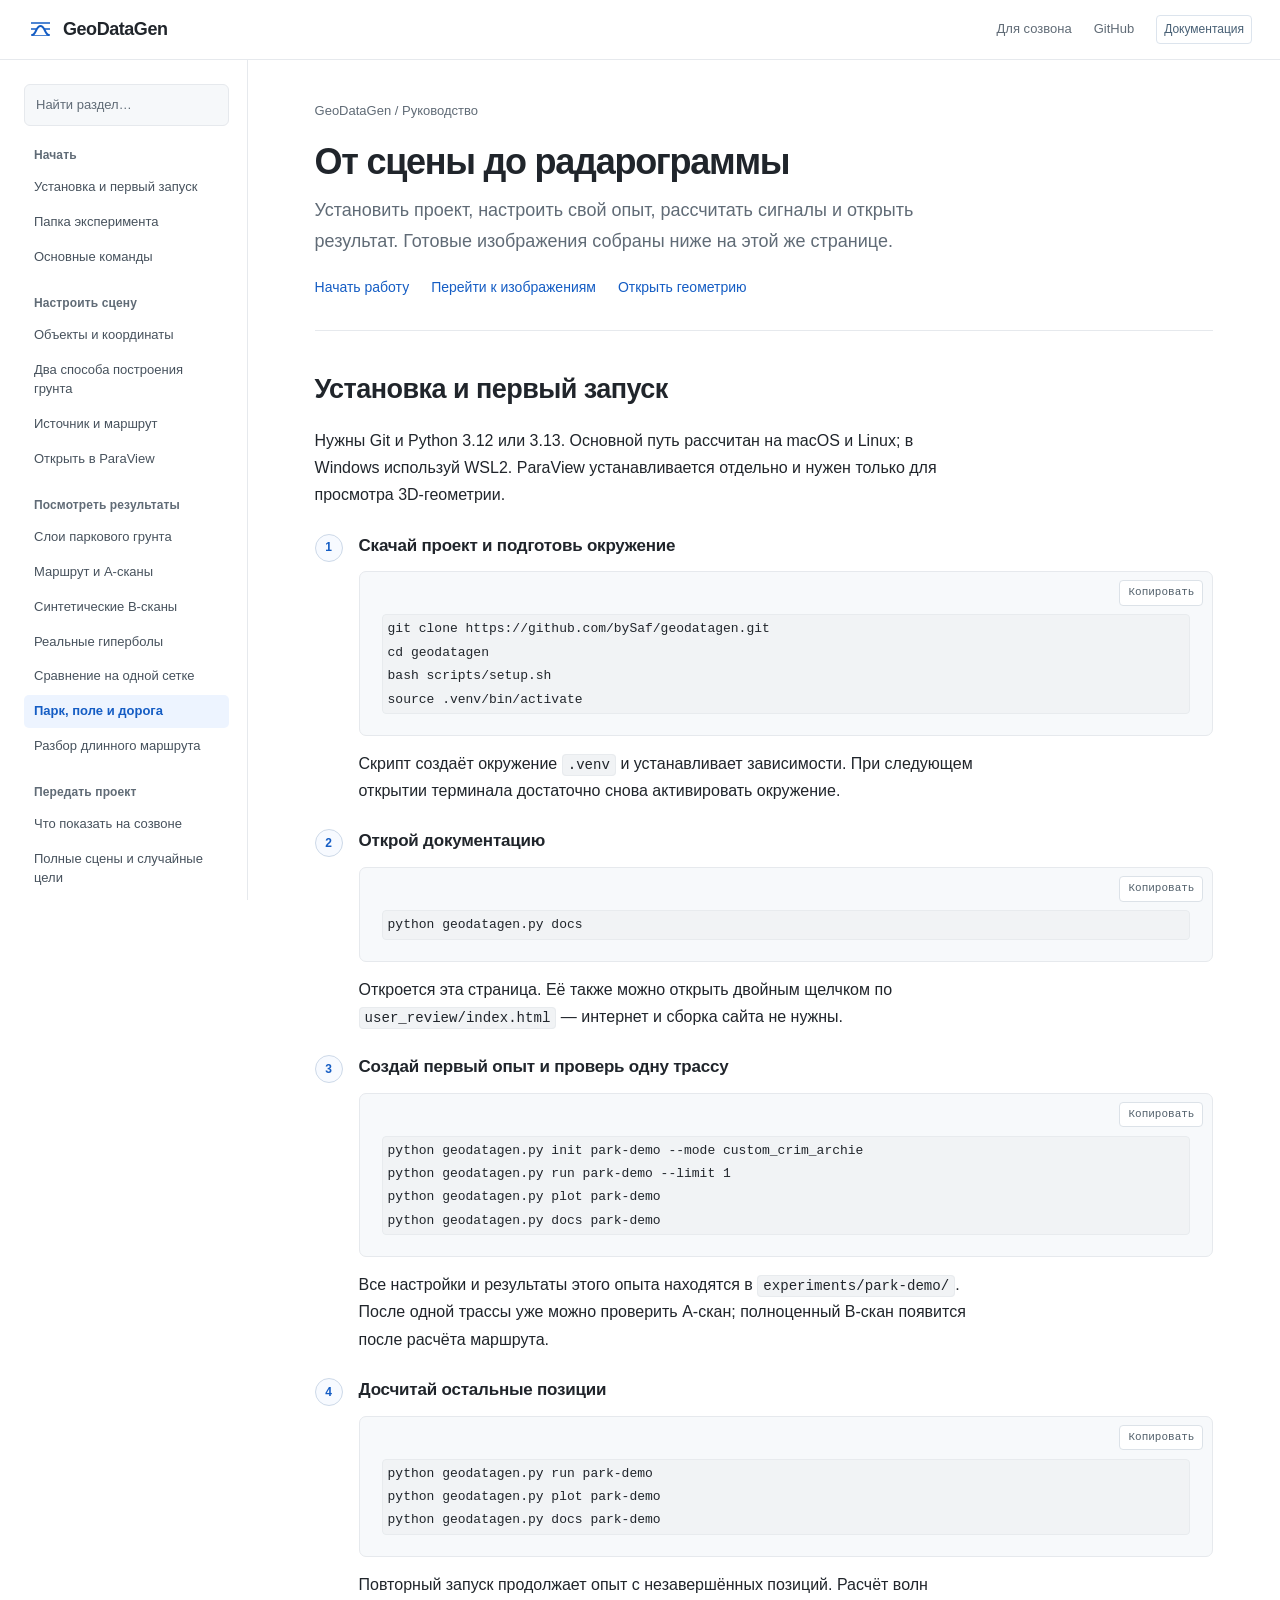
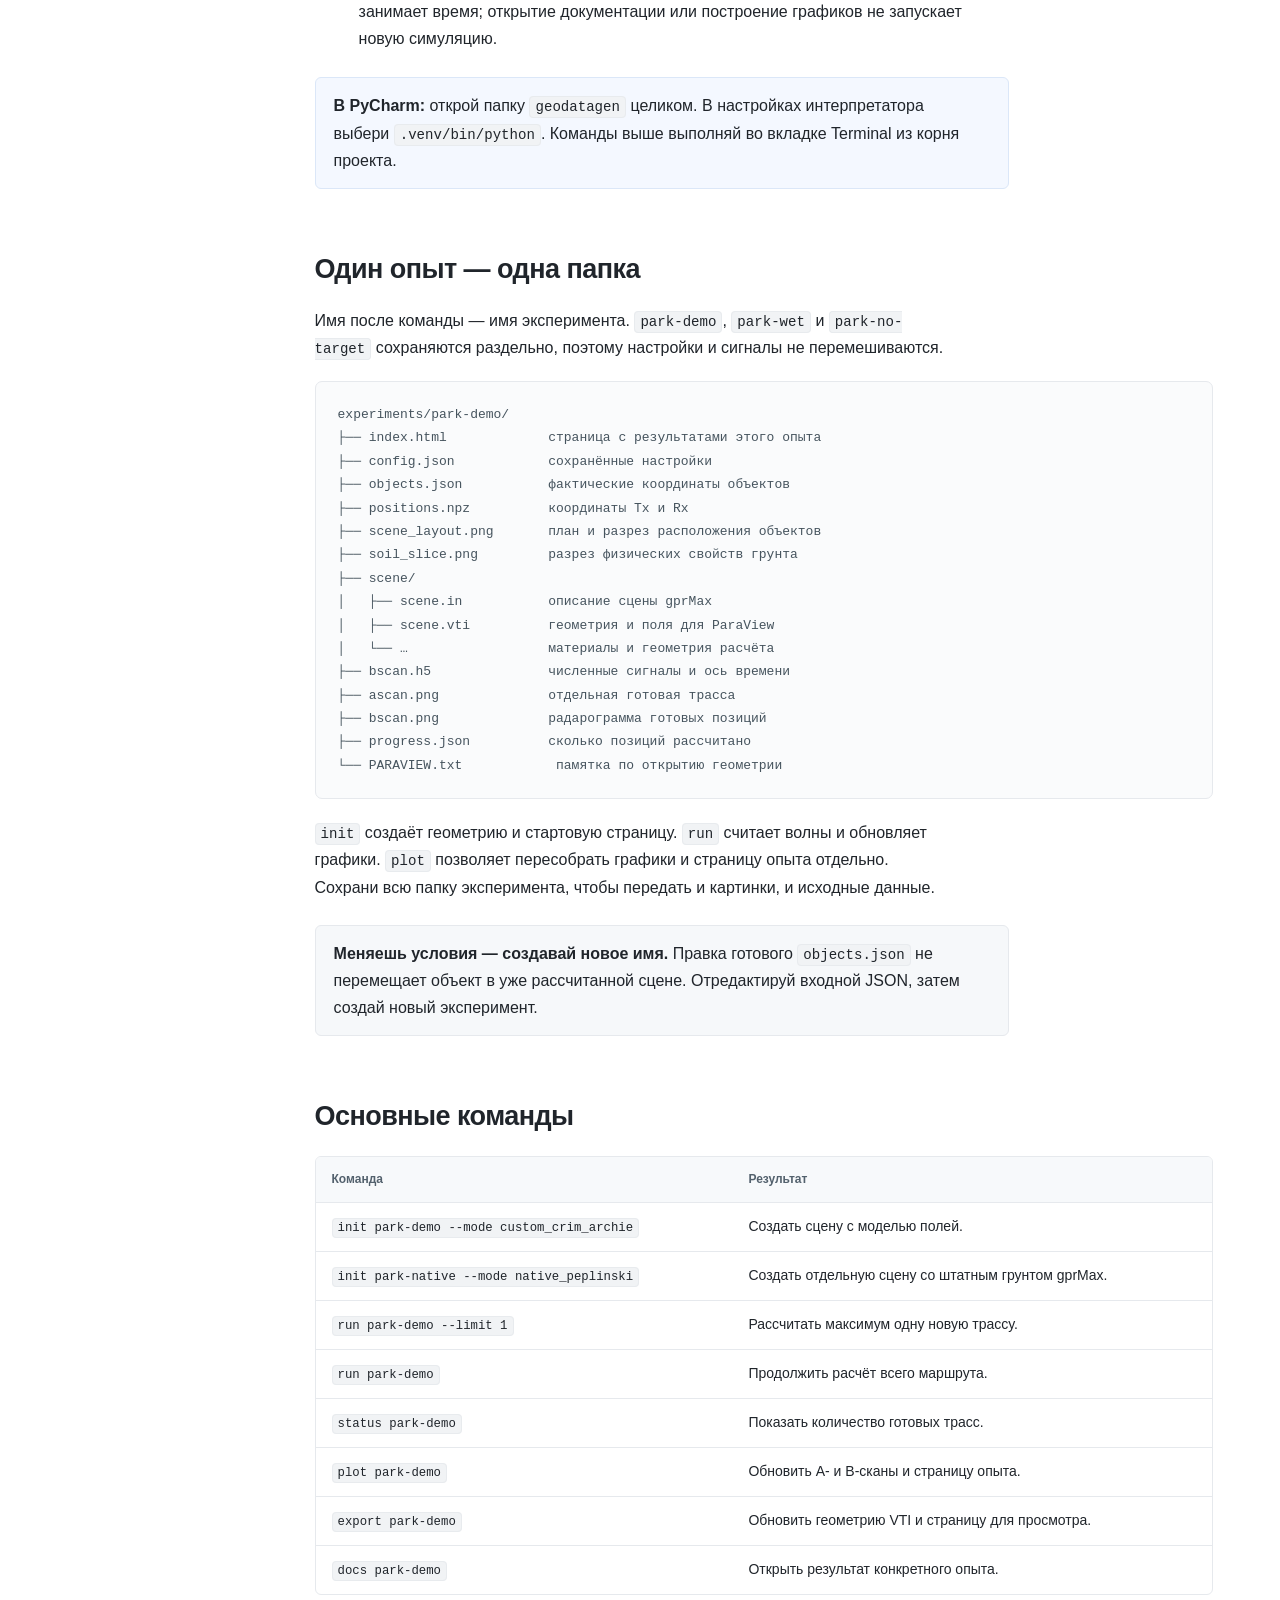
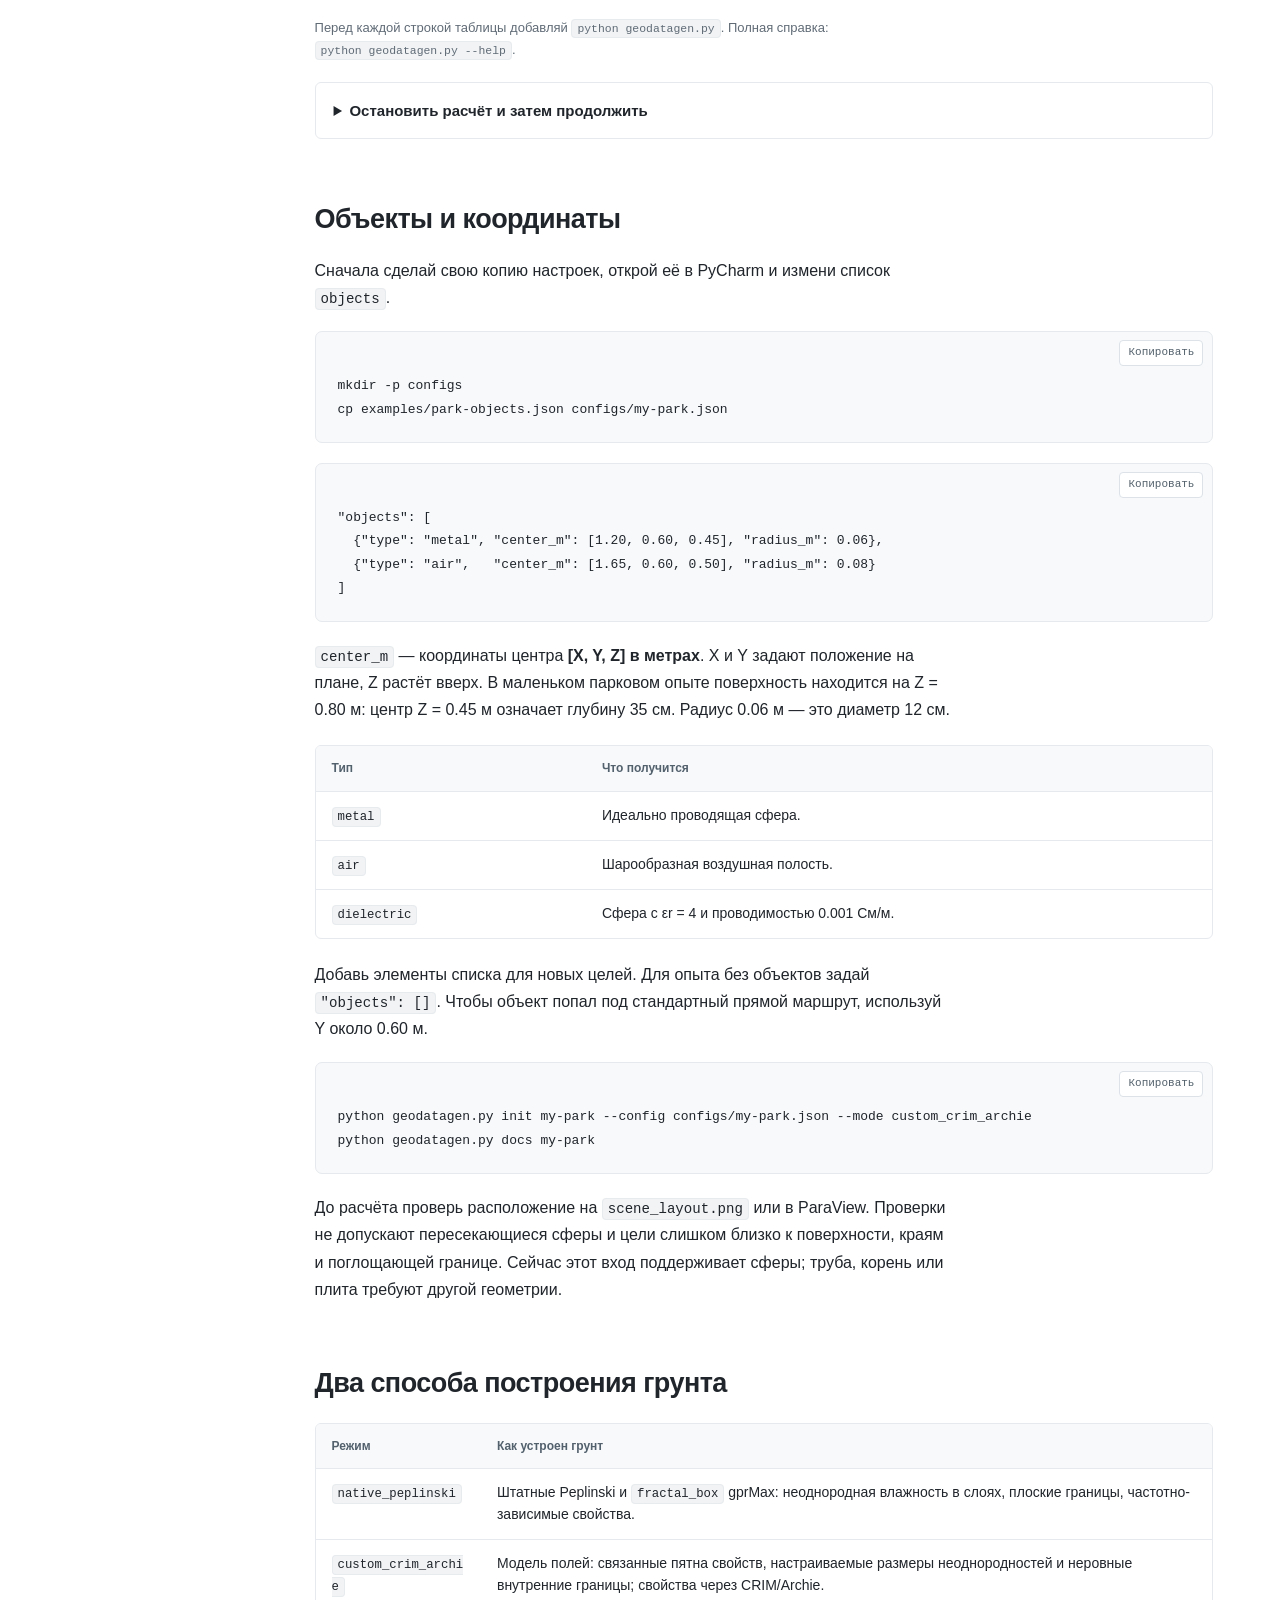
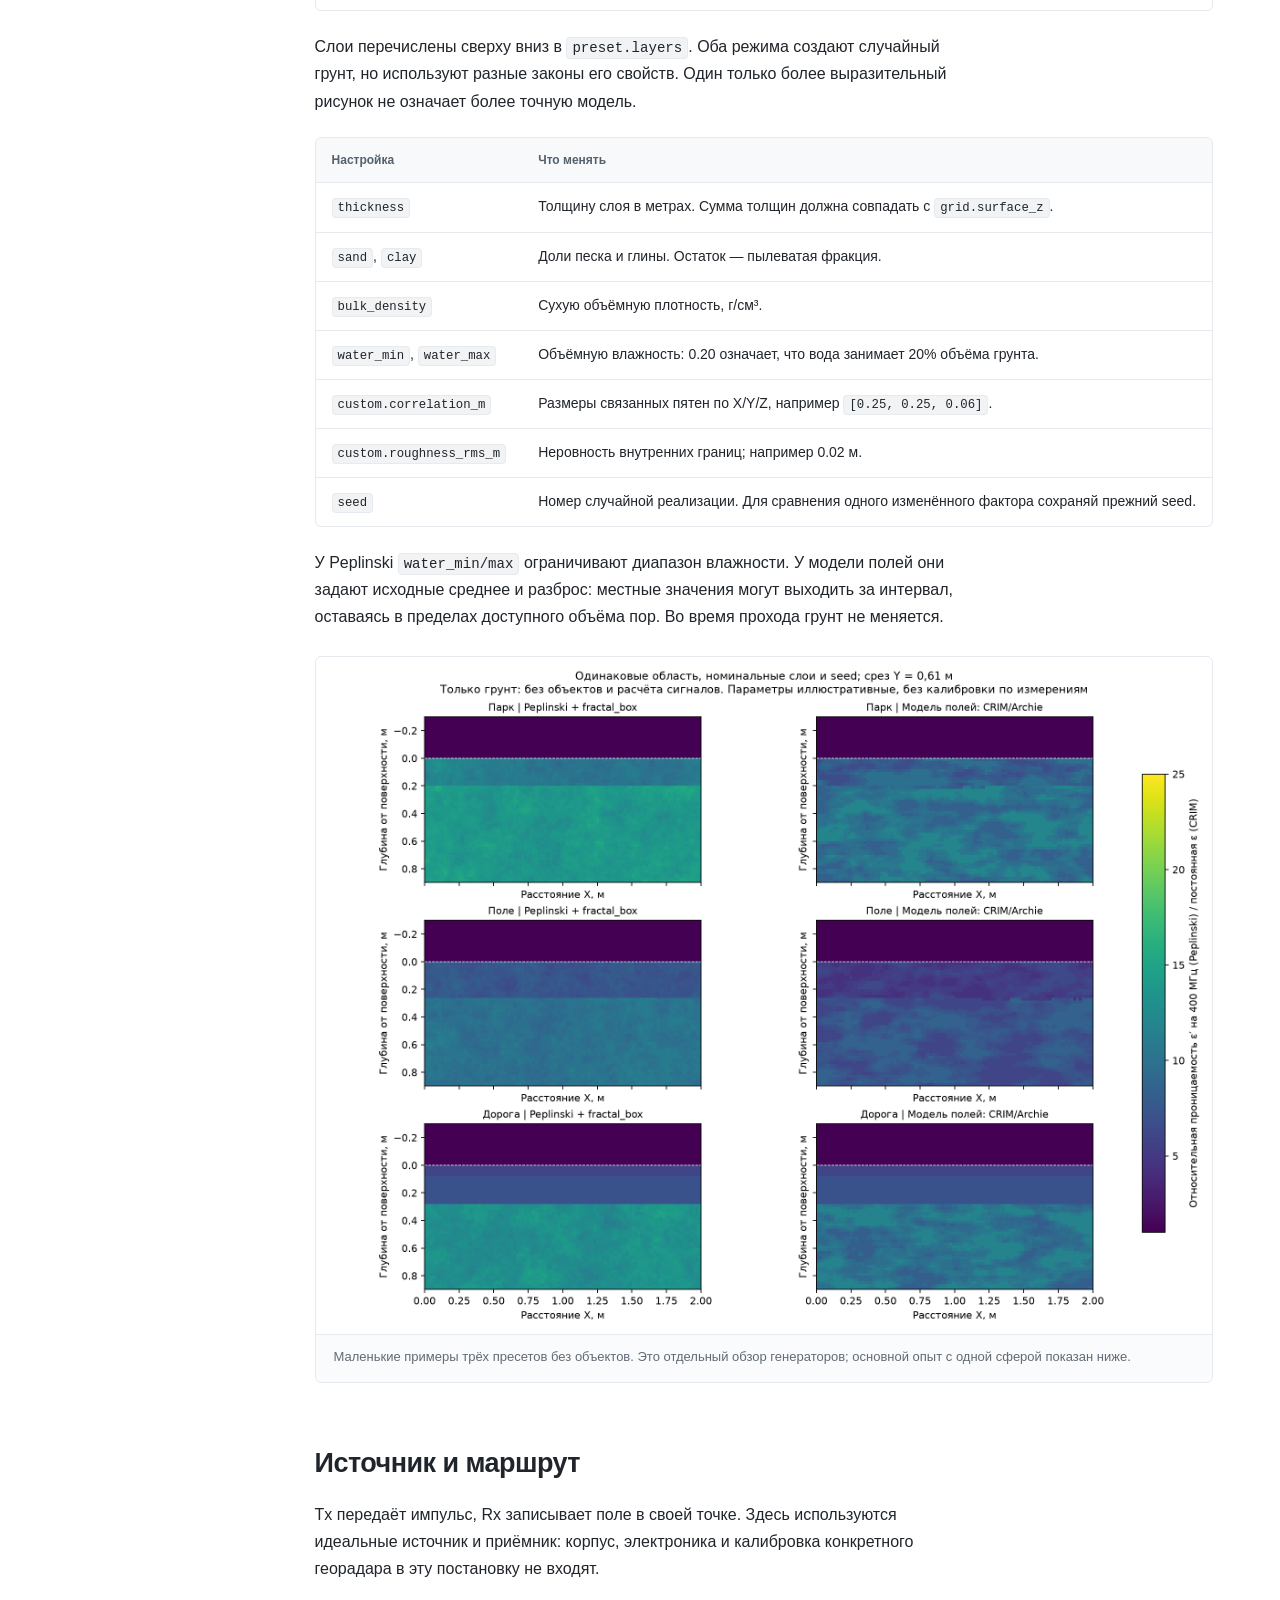
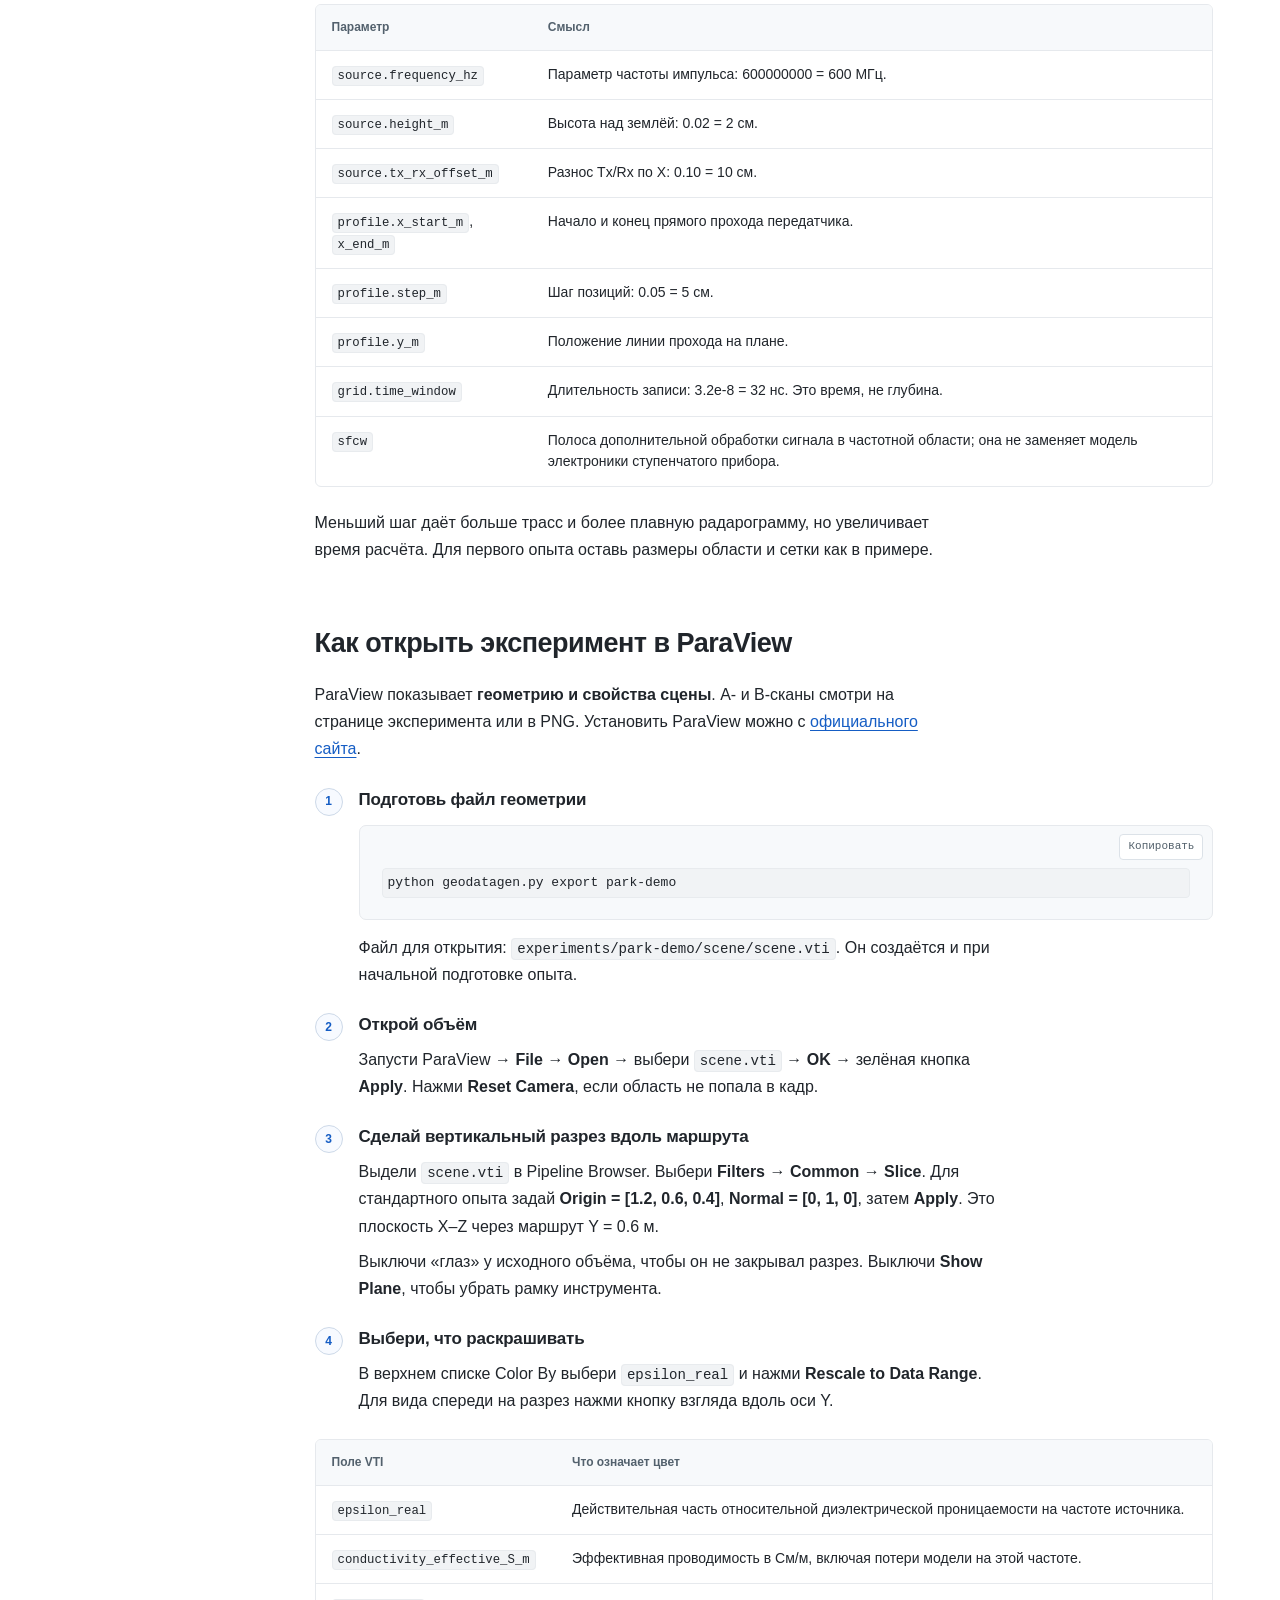
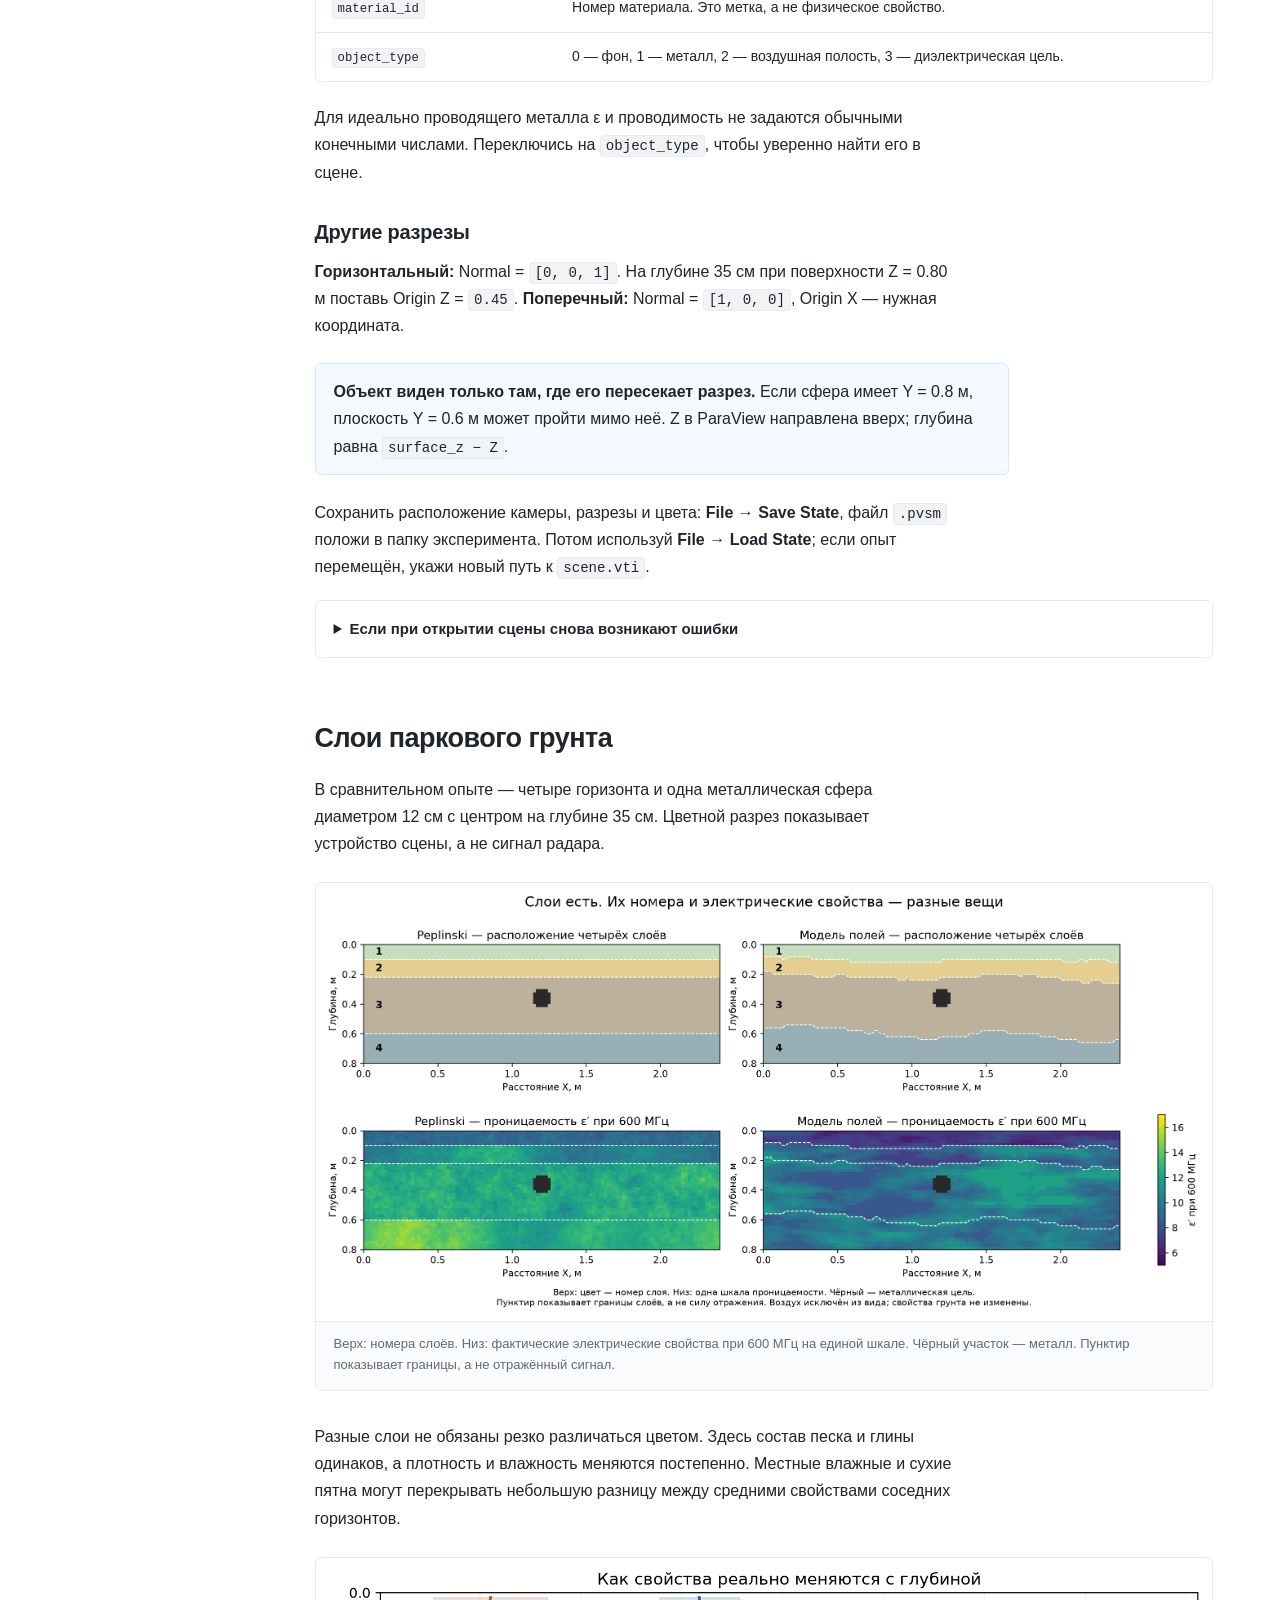
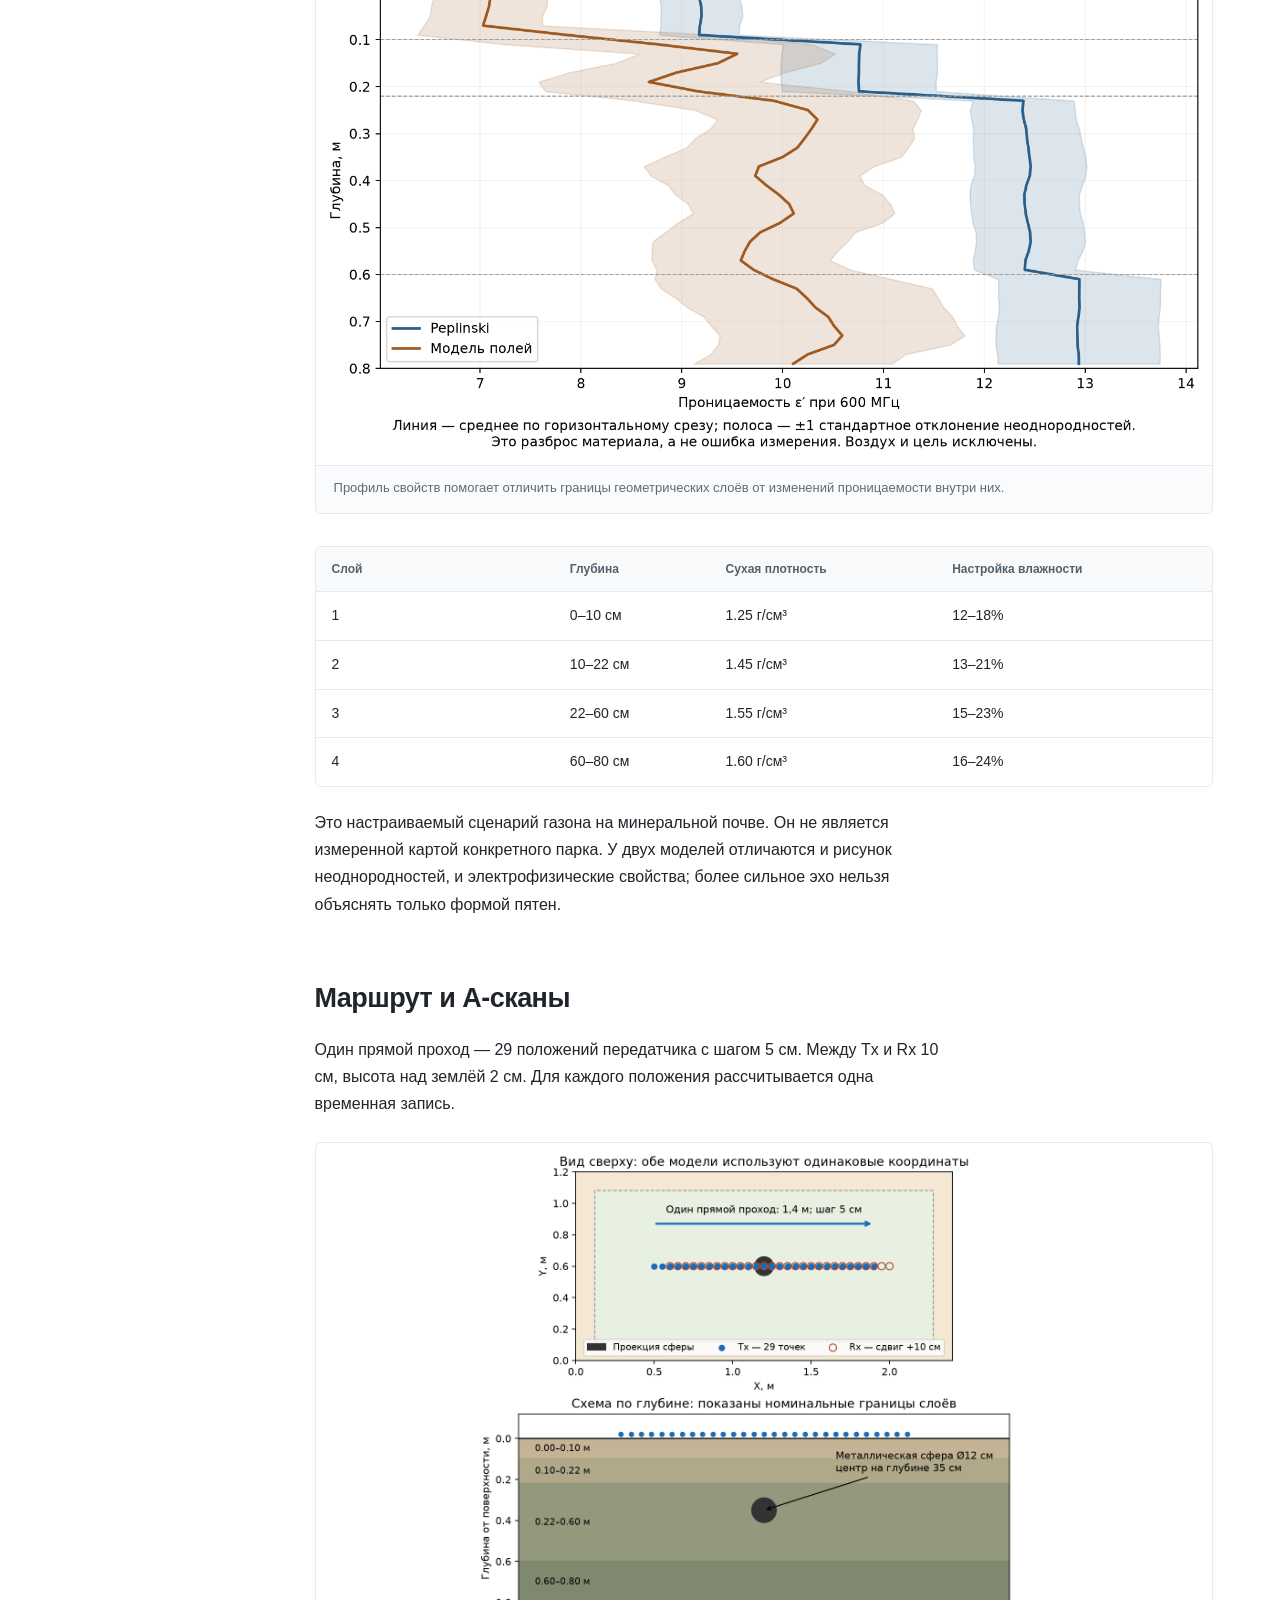
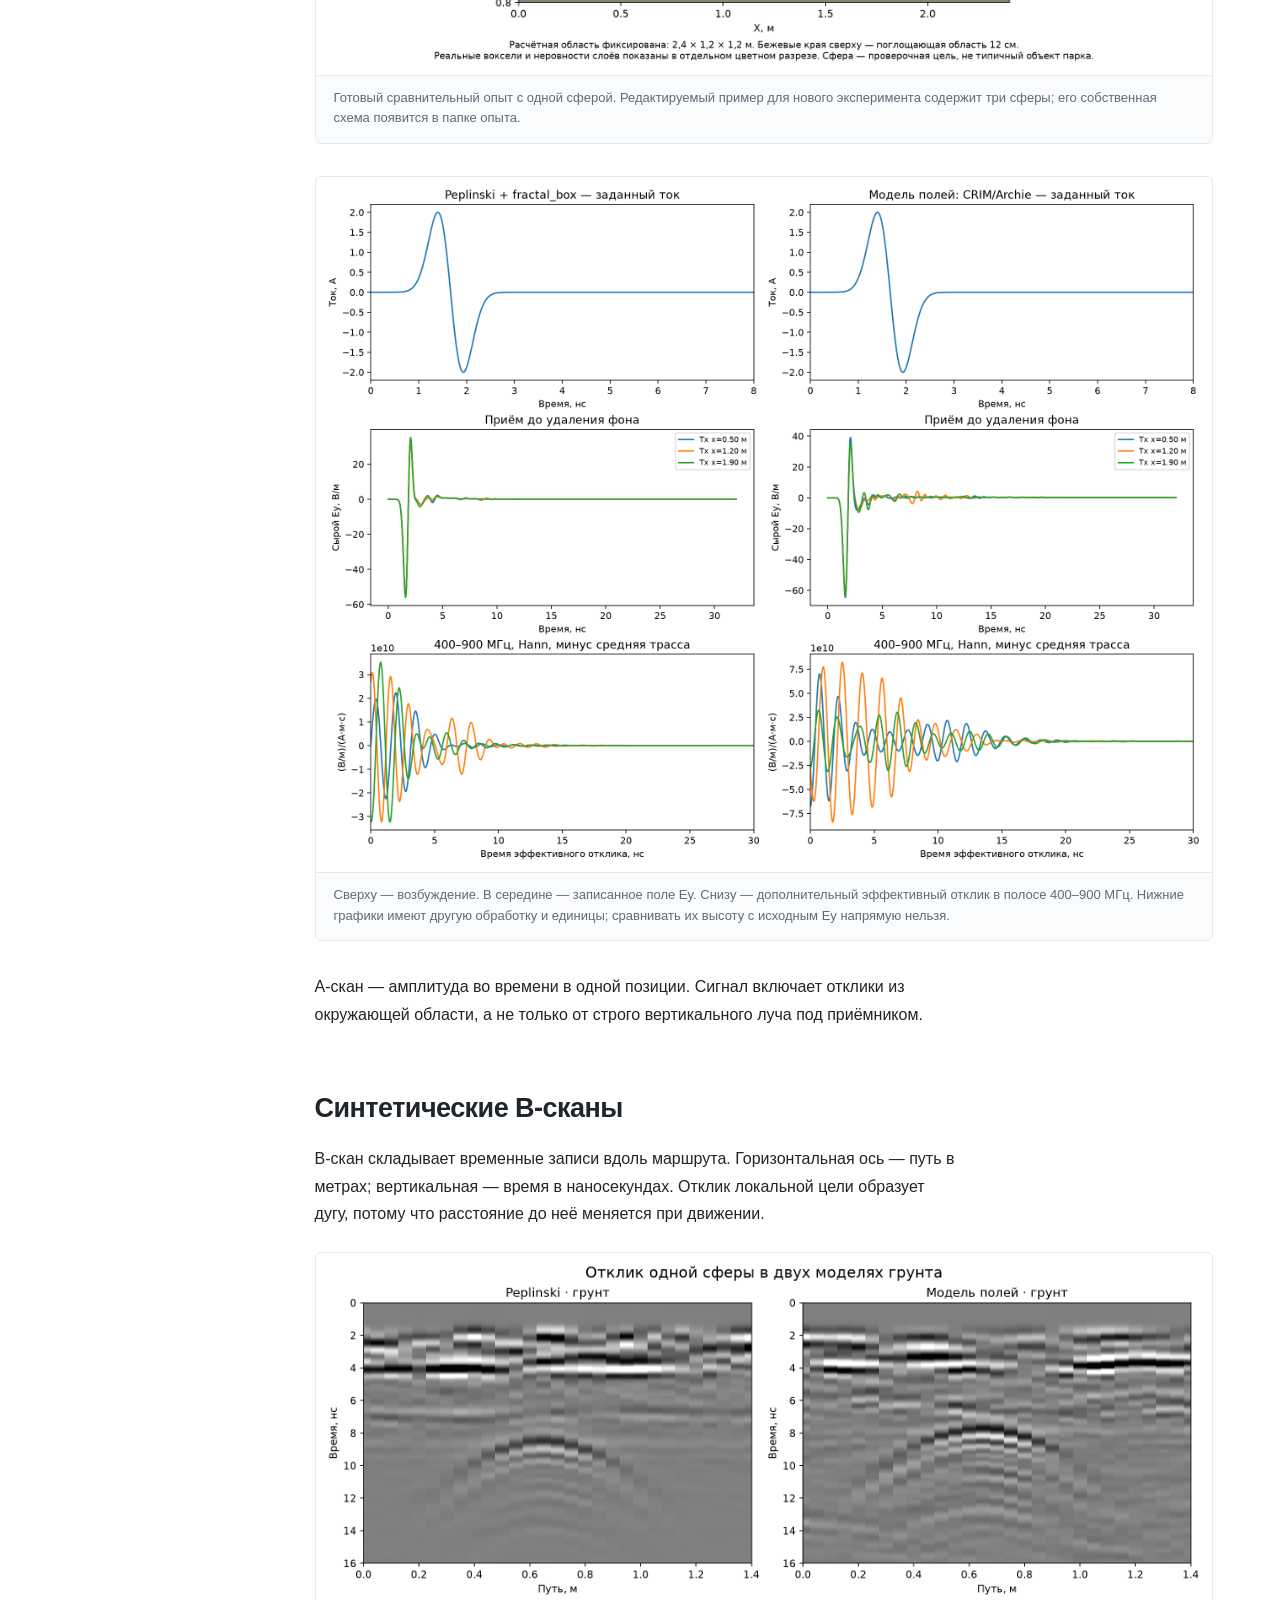
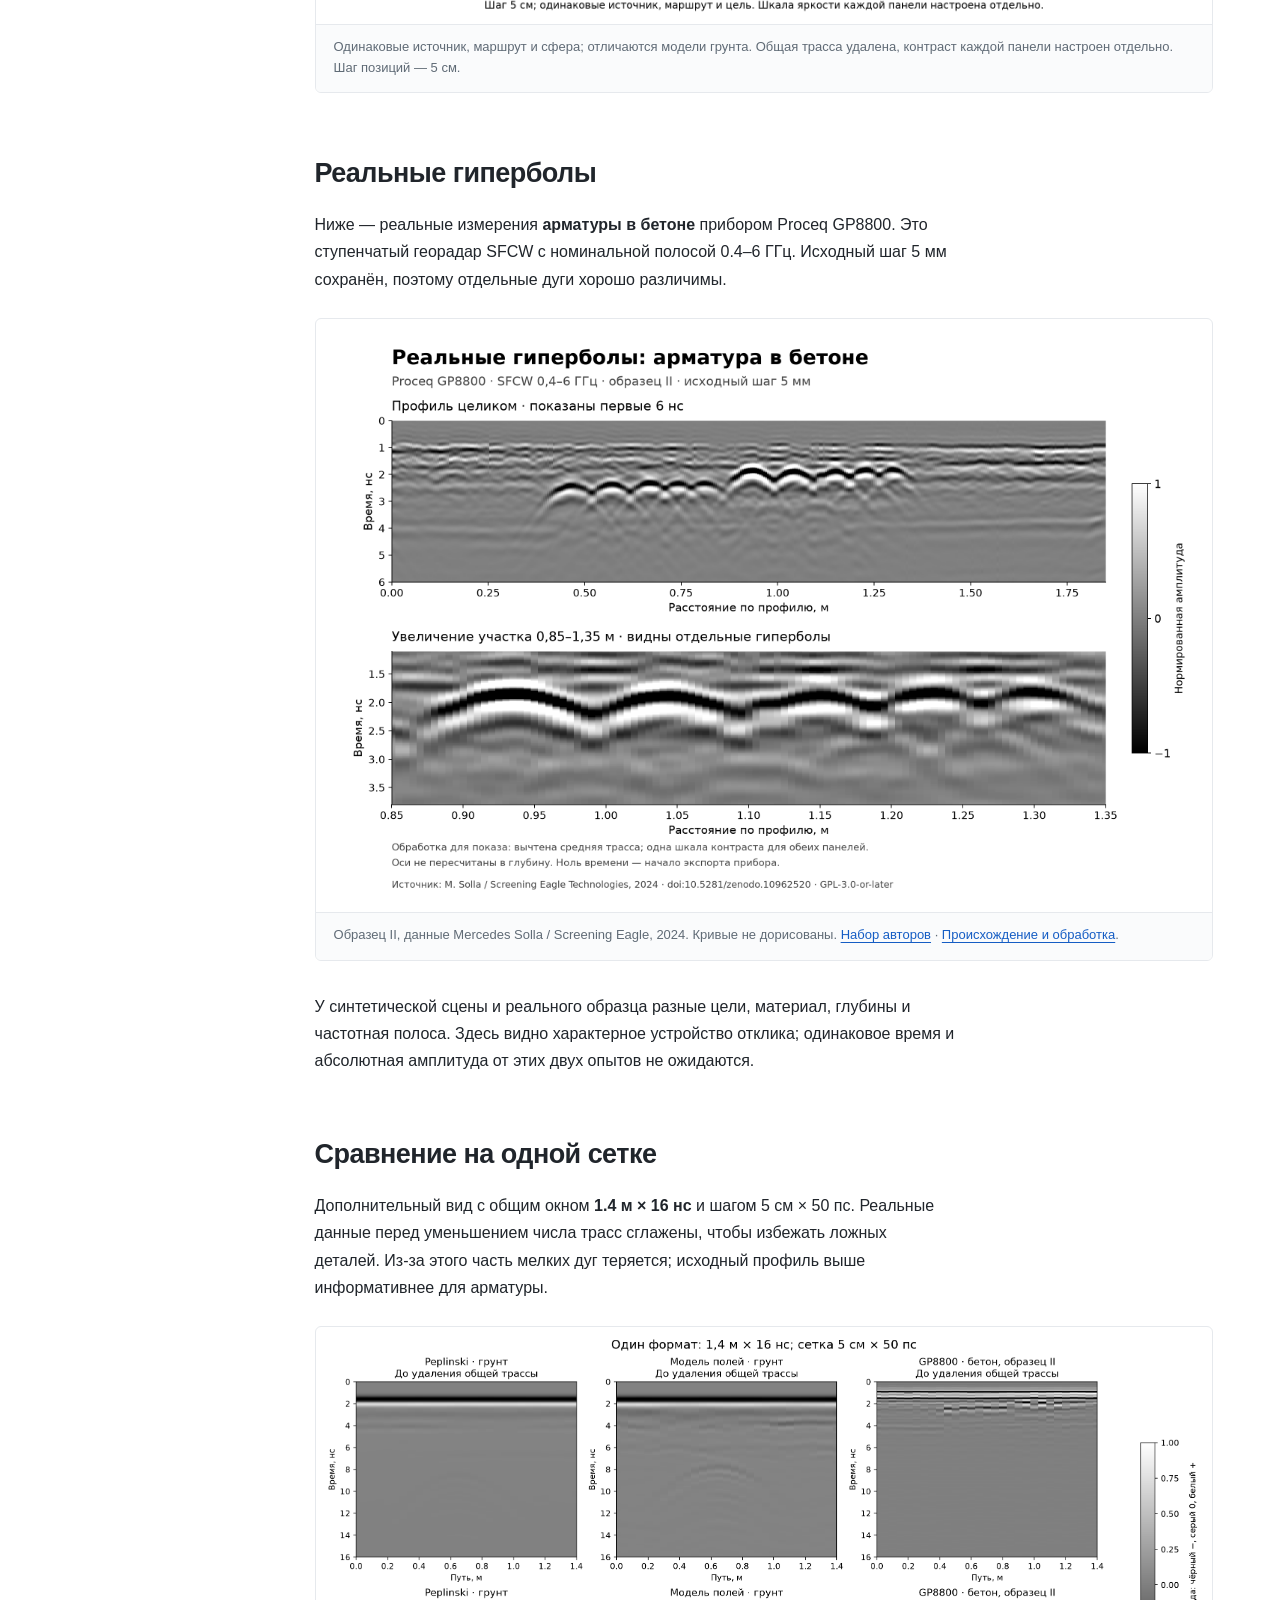
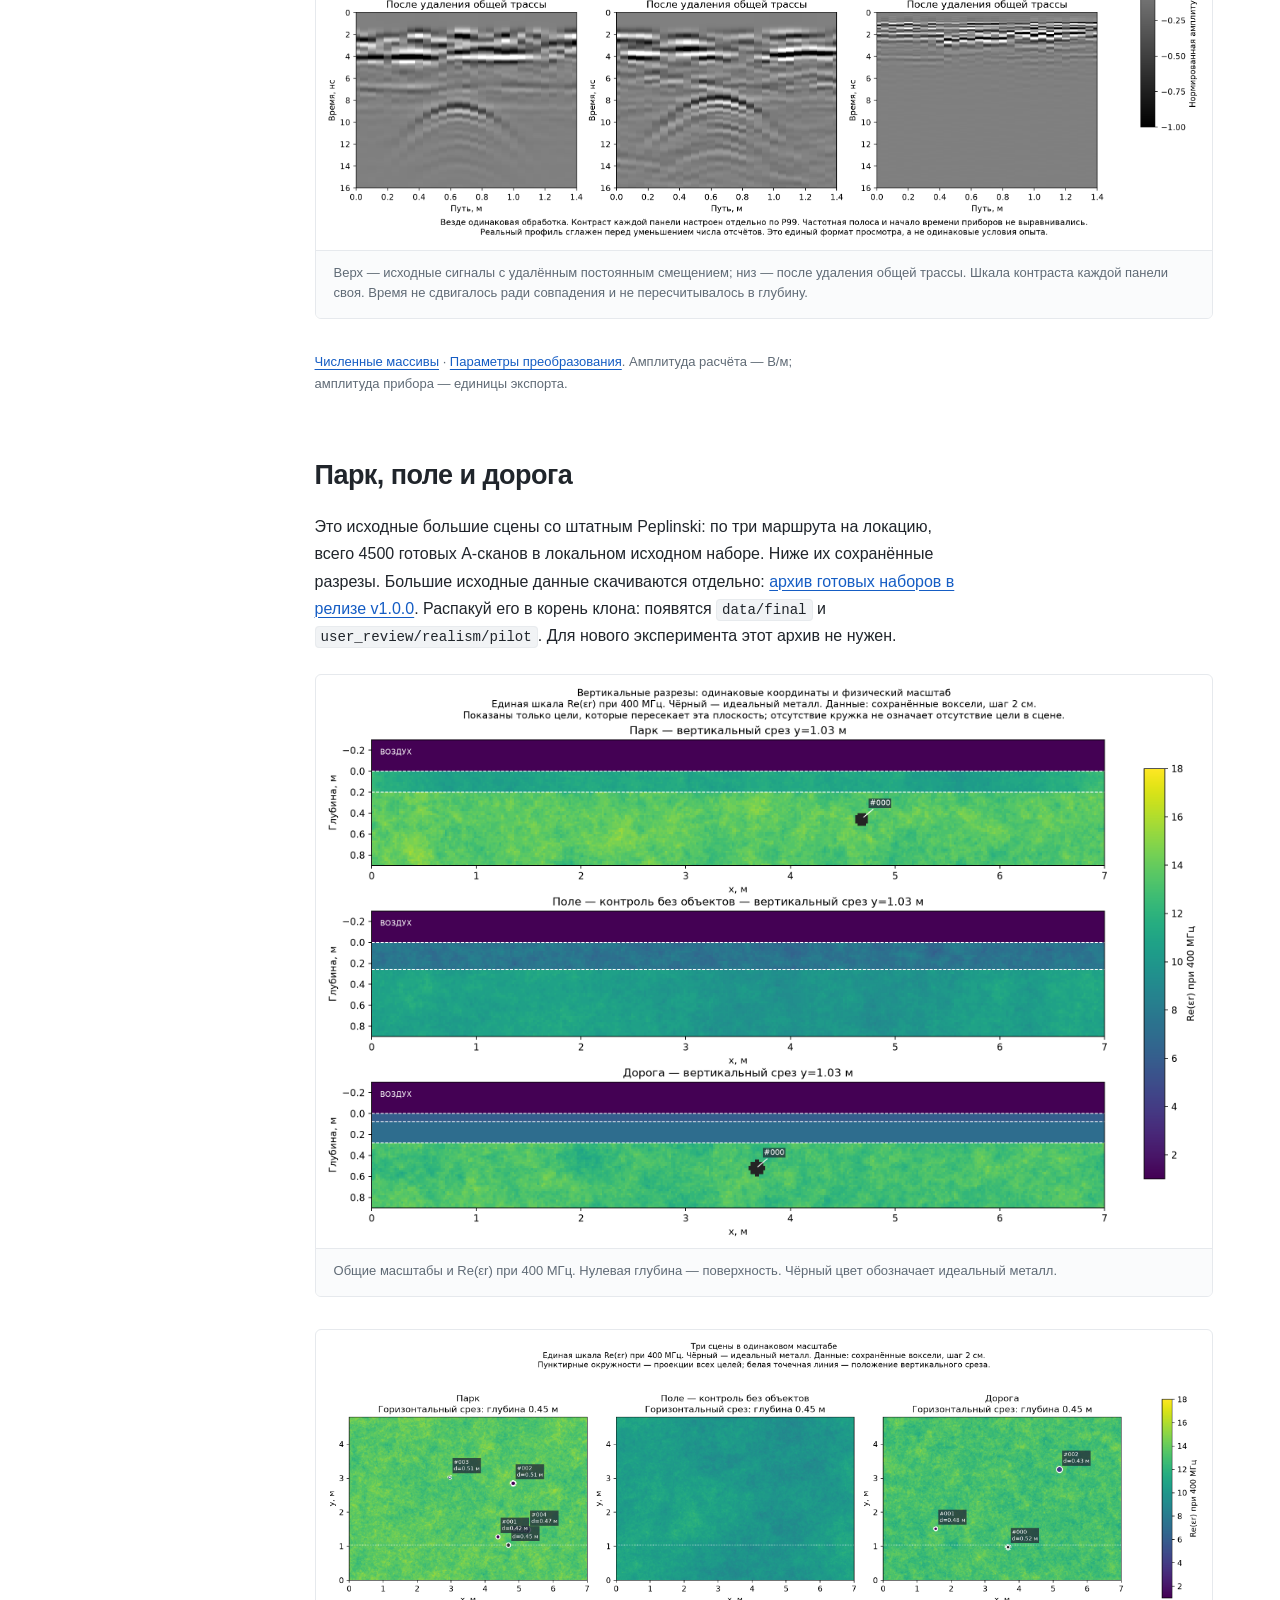
==== user_review/realism/index.html @ 1ef5124b "Publish GeoDataGen workflow, documentation and reproducible examples" ====
<!doctype html><html lang="ru"><head><meta charset="utf-8"><meta name="viewport" content="width=device-width,initial-scale=1"><title>GeoDataGen — документация</title><meta http-equiv="refresh" content="0; url=../index.html#soil"></head><body><p>Материалы объединены на <a href="../index.html#soil">главной странице документации</a>.</p><script>const anchors = {scans:'scans',soil:'soil',sources:'sources'};location.replace('../index.html#'+(anchors[location.hash.slice(1)]||'soil'));</script></body></html>
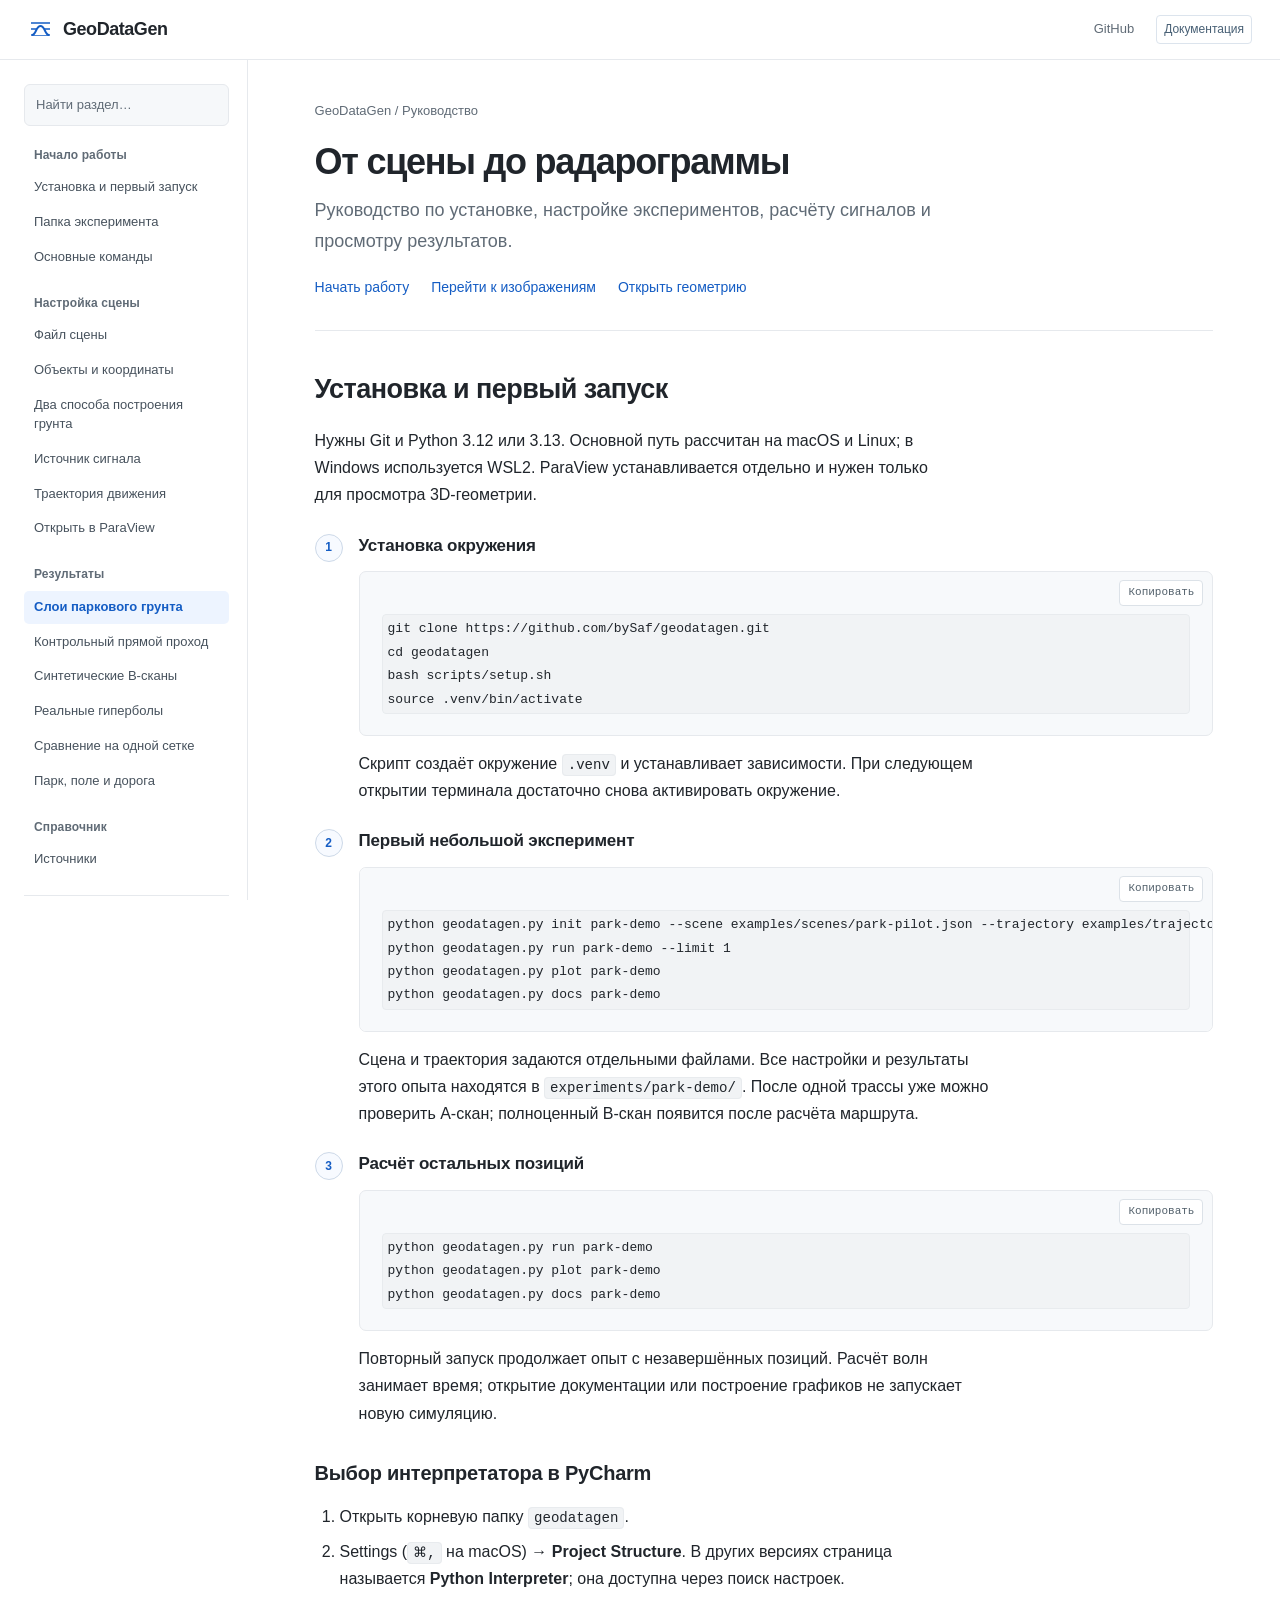
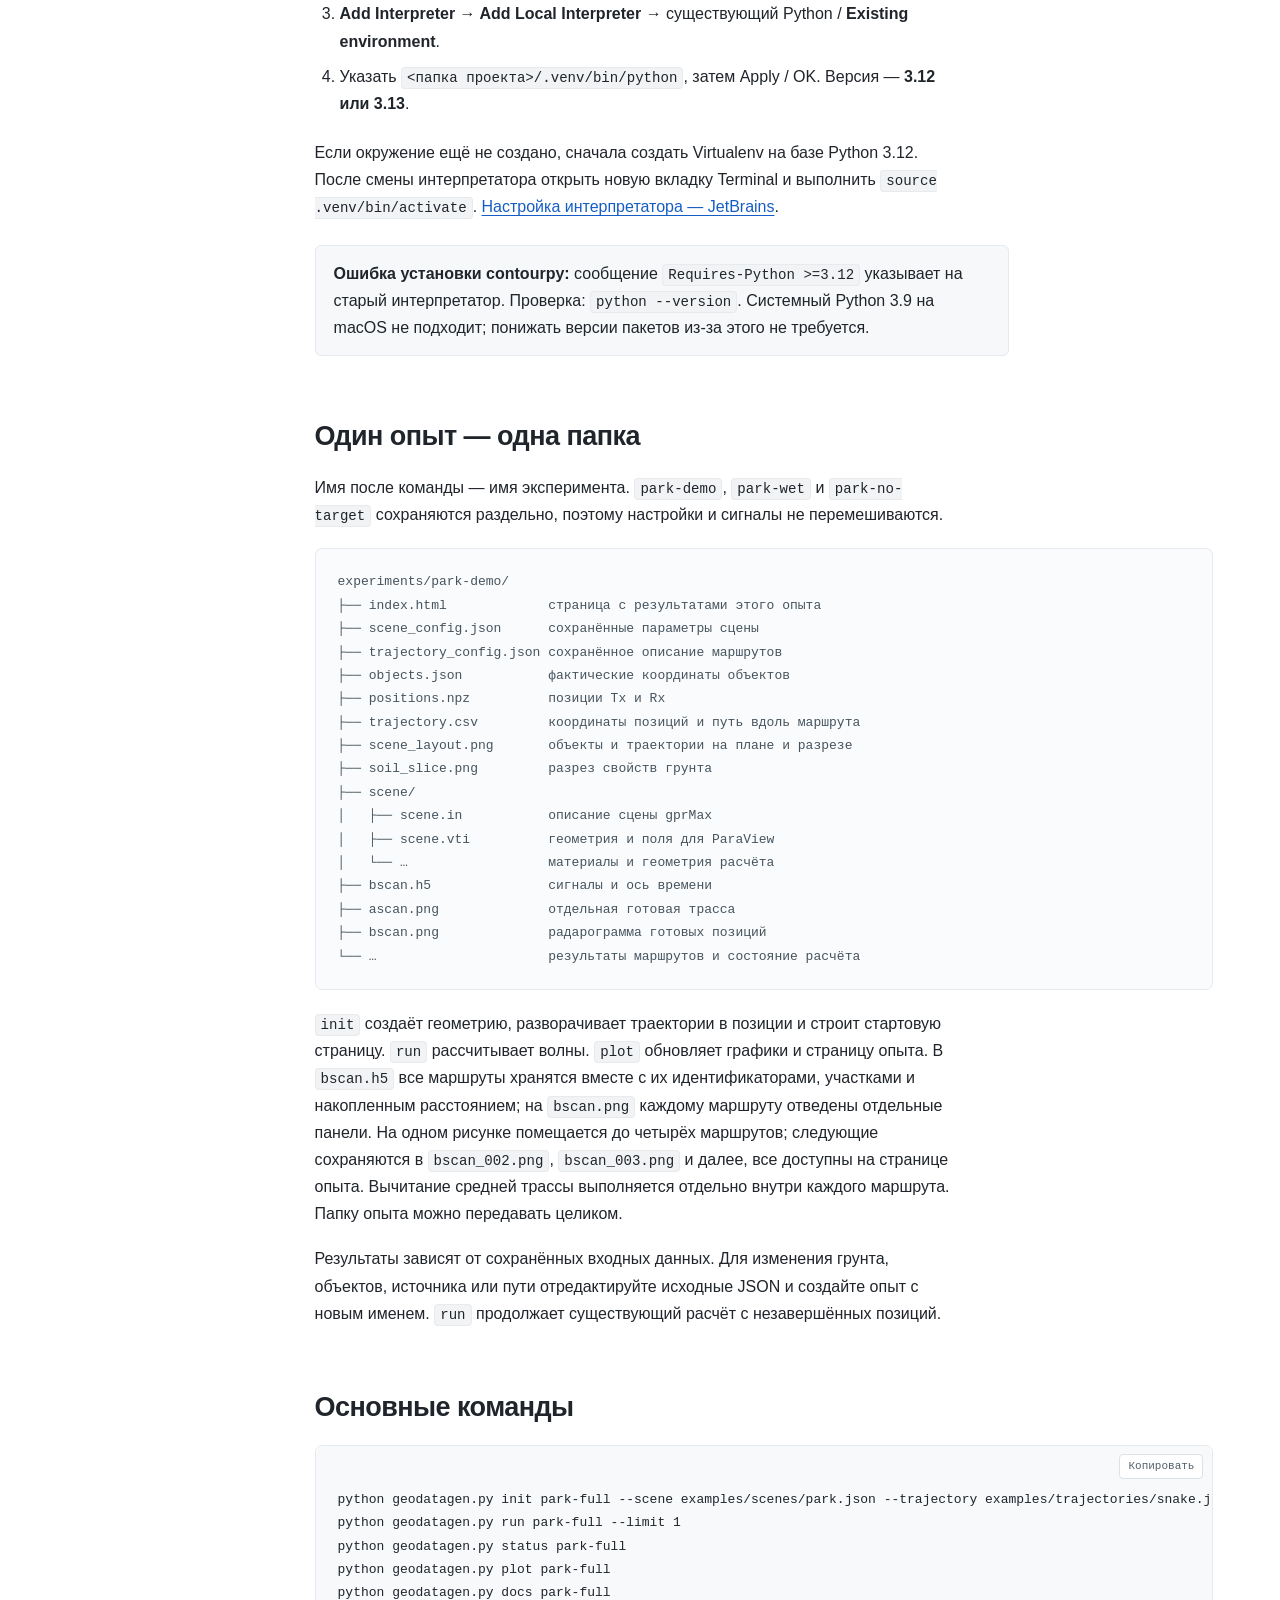
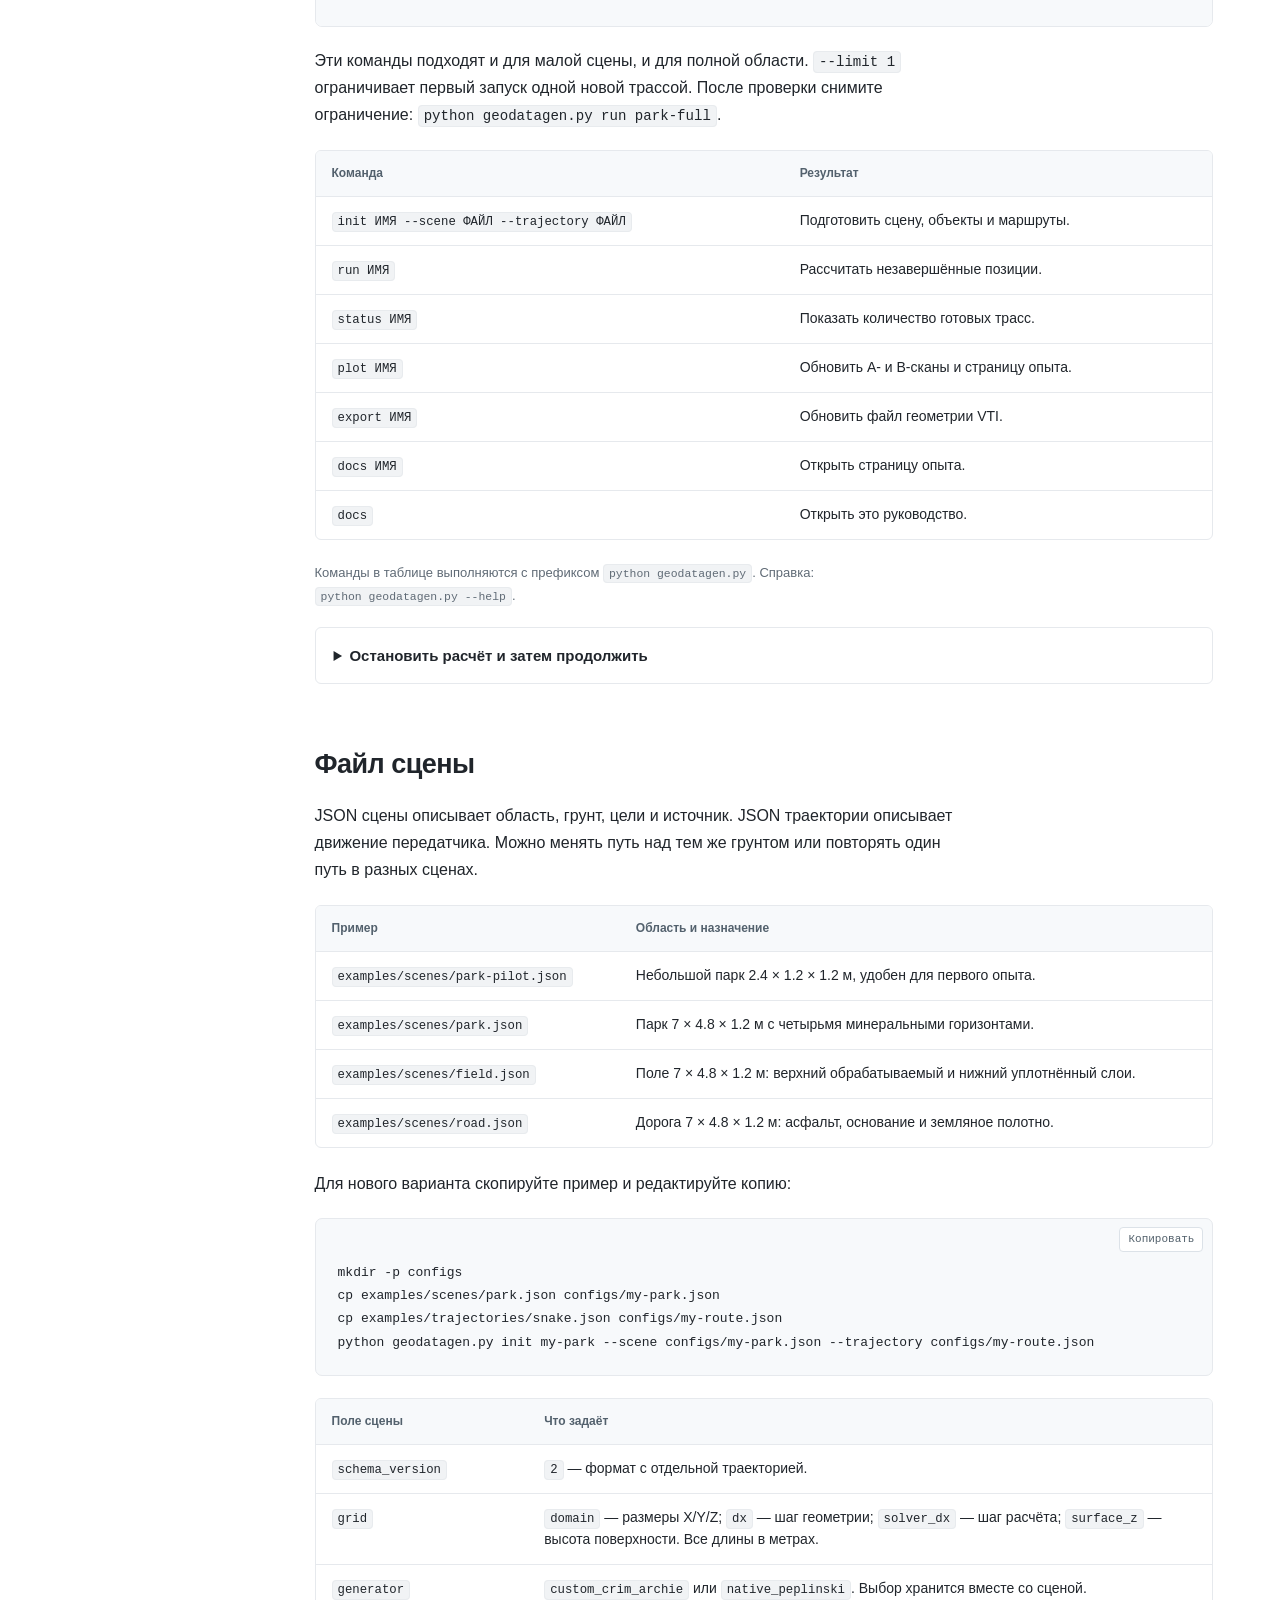
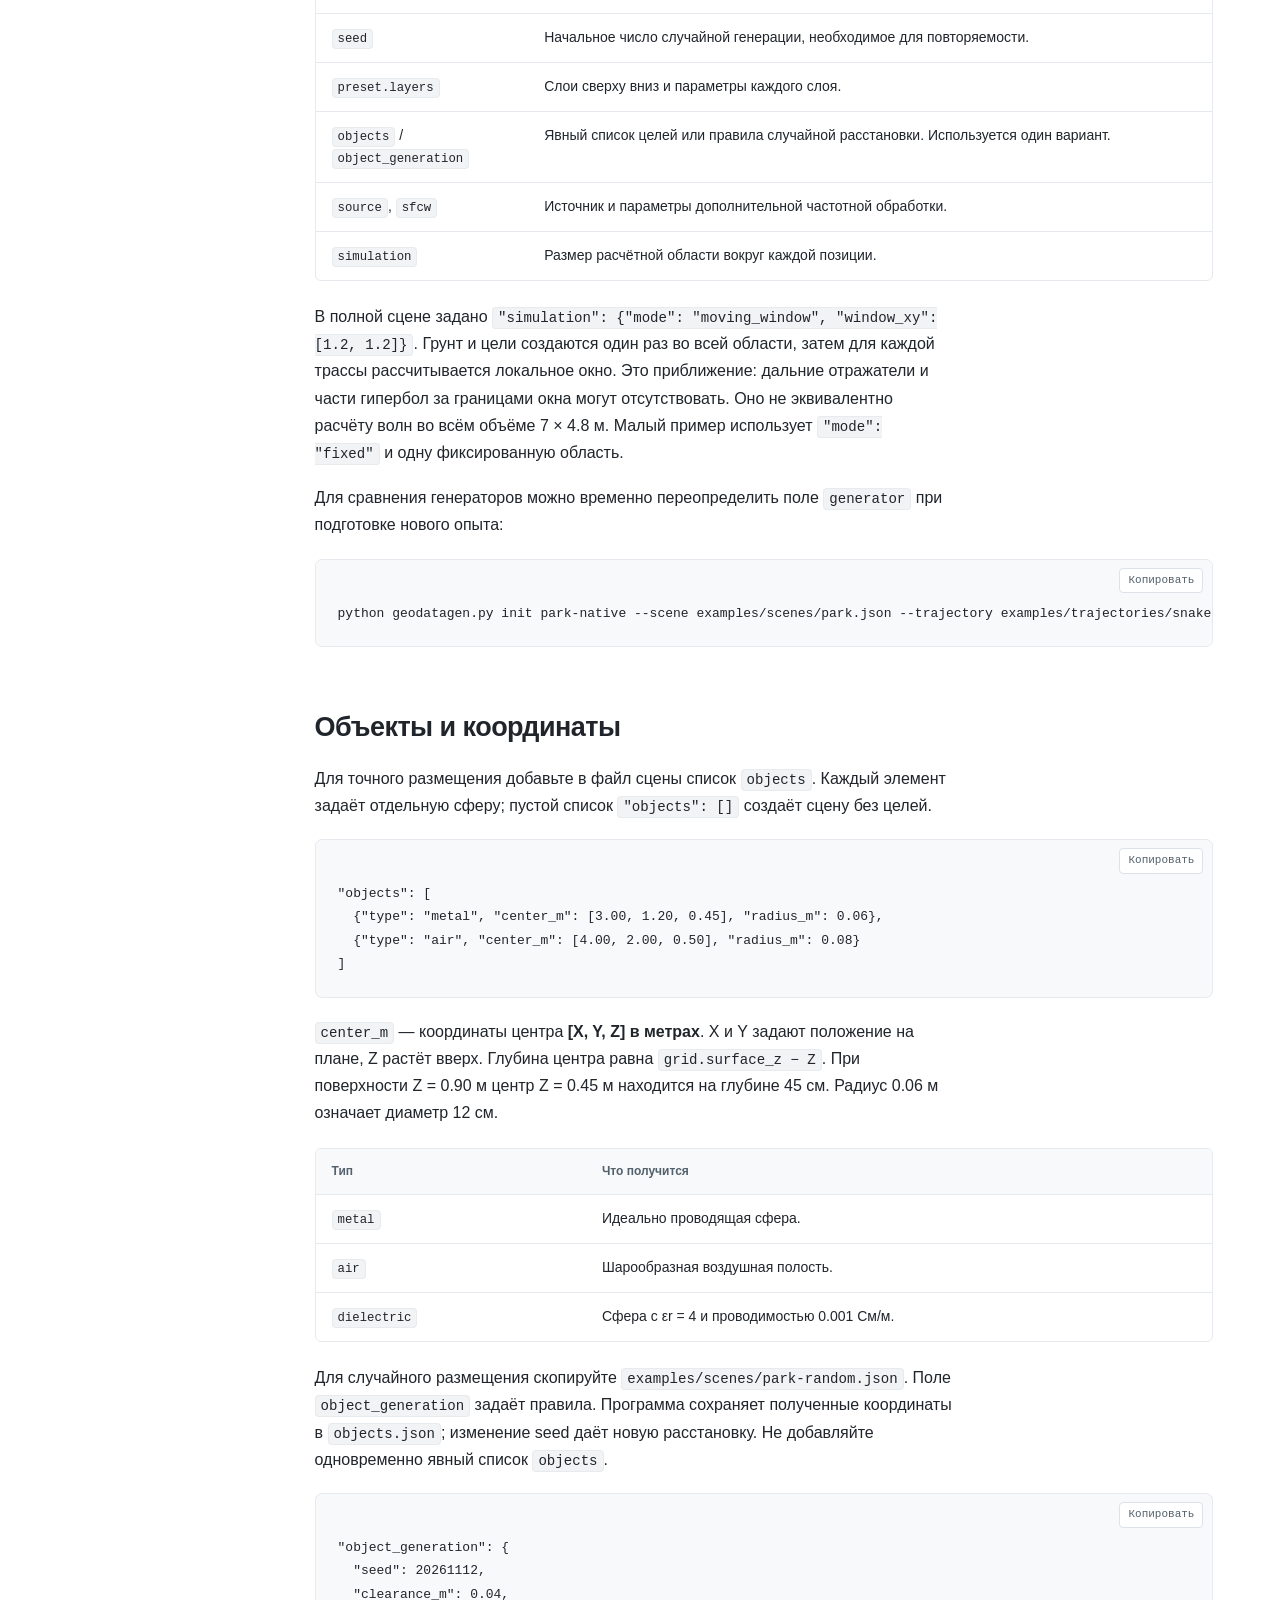
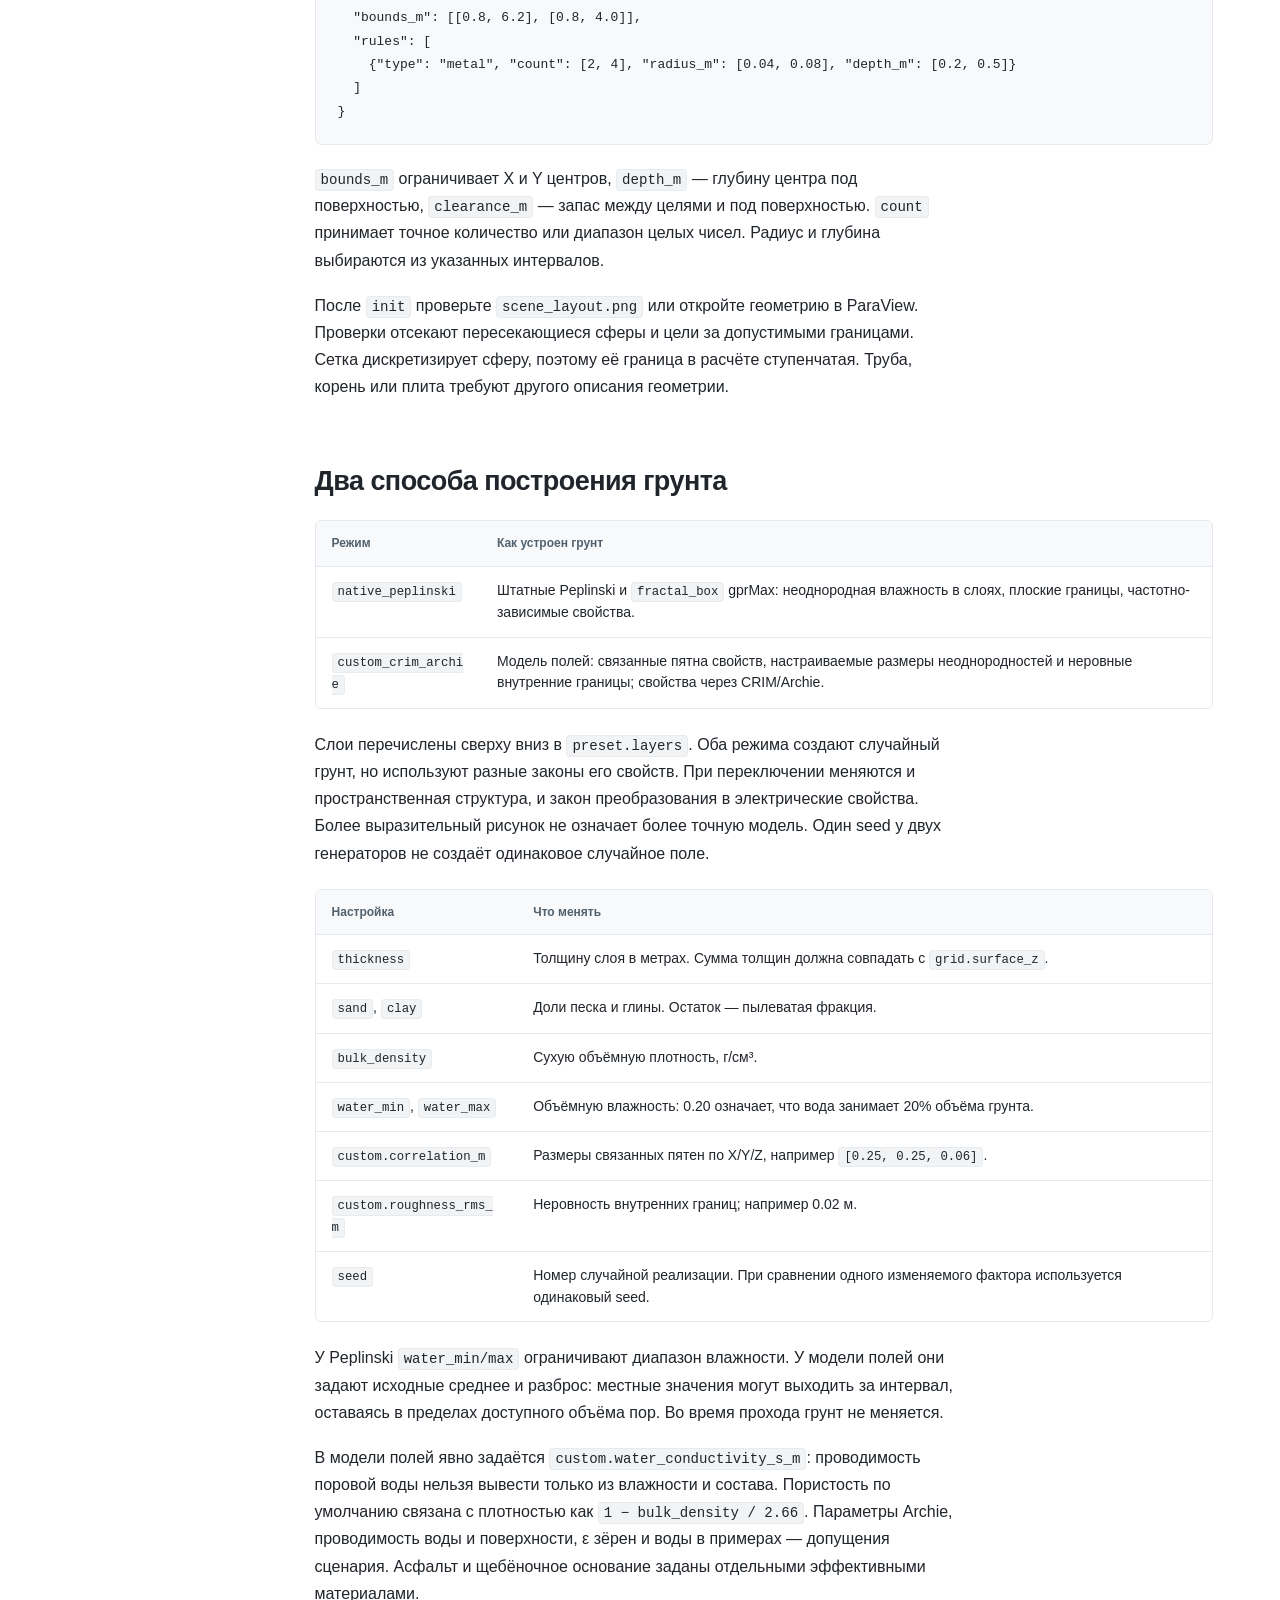
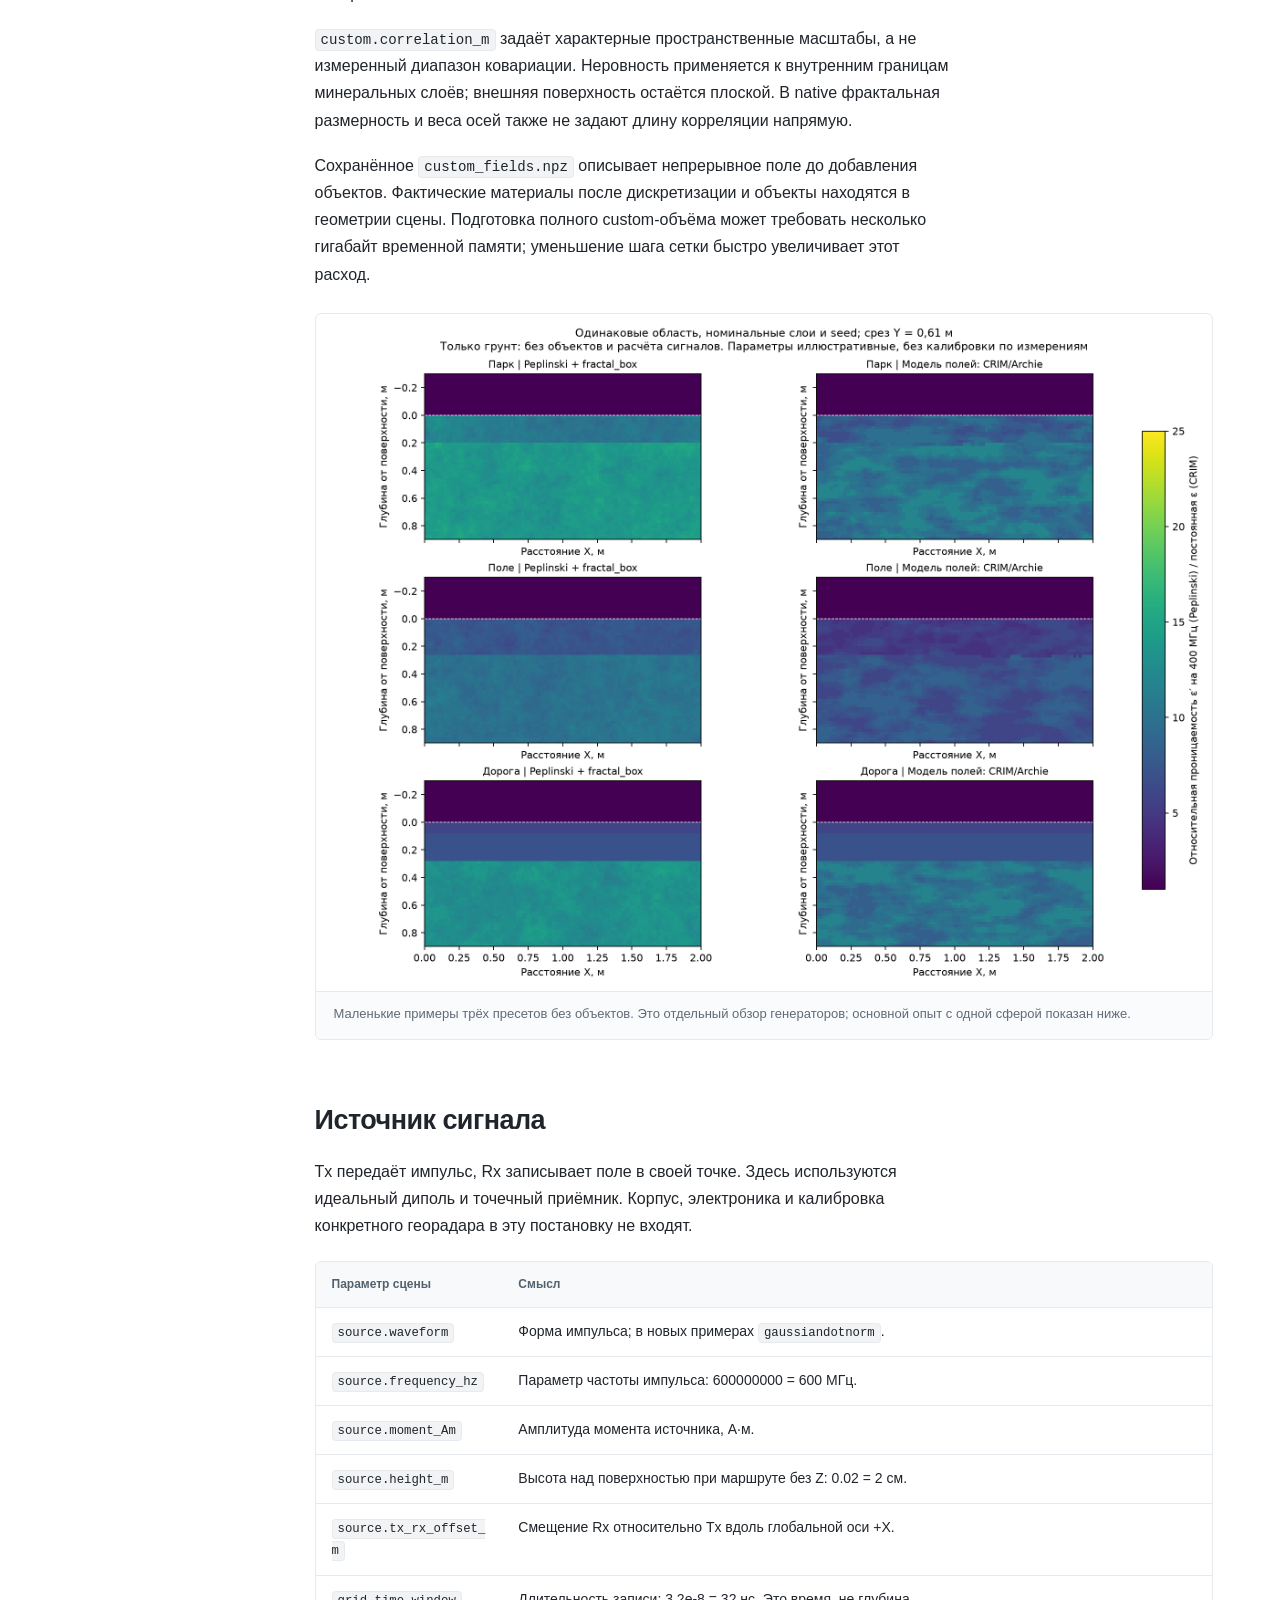
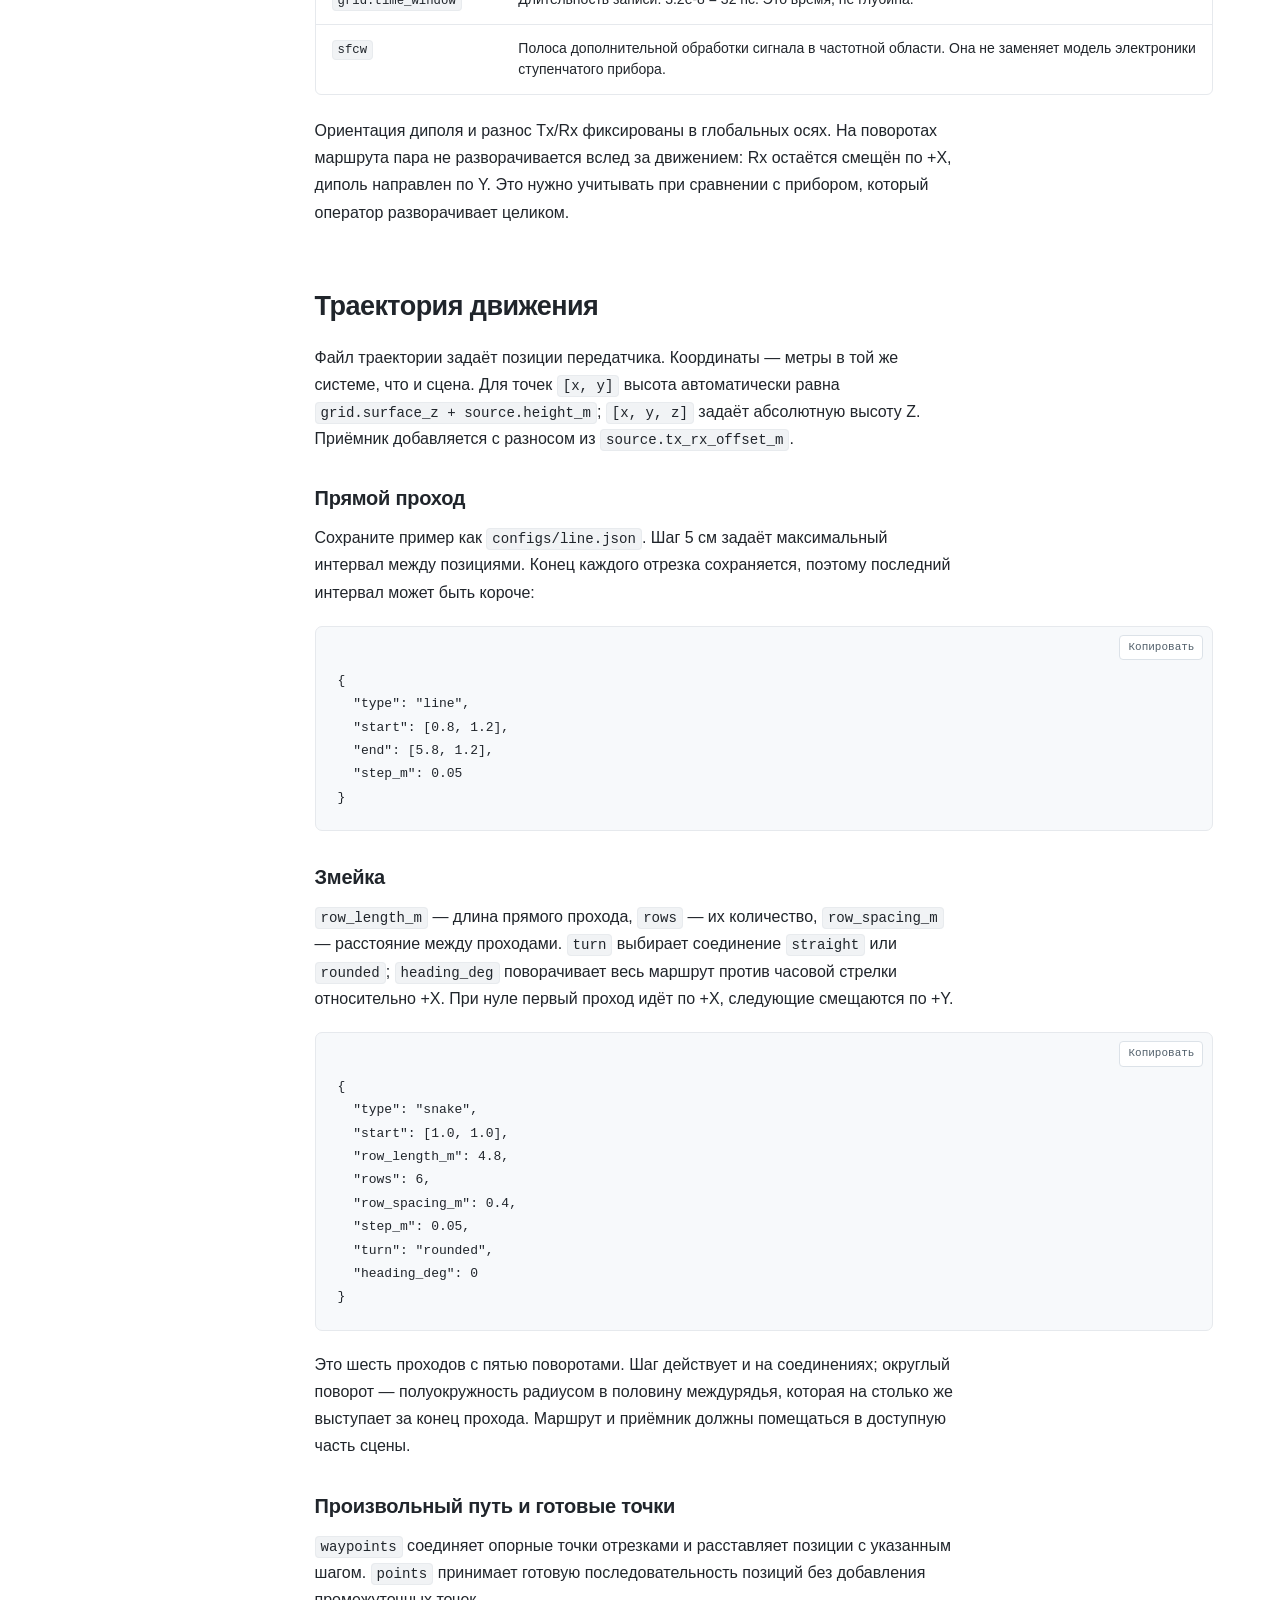
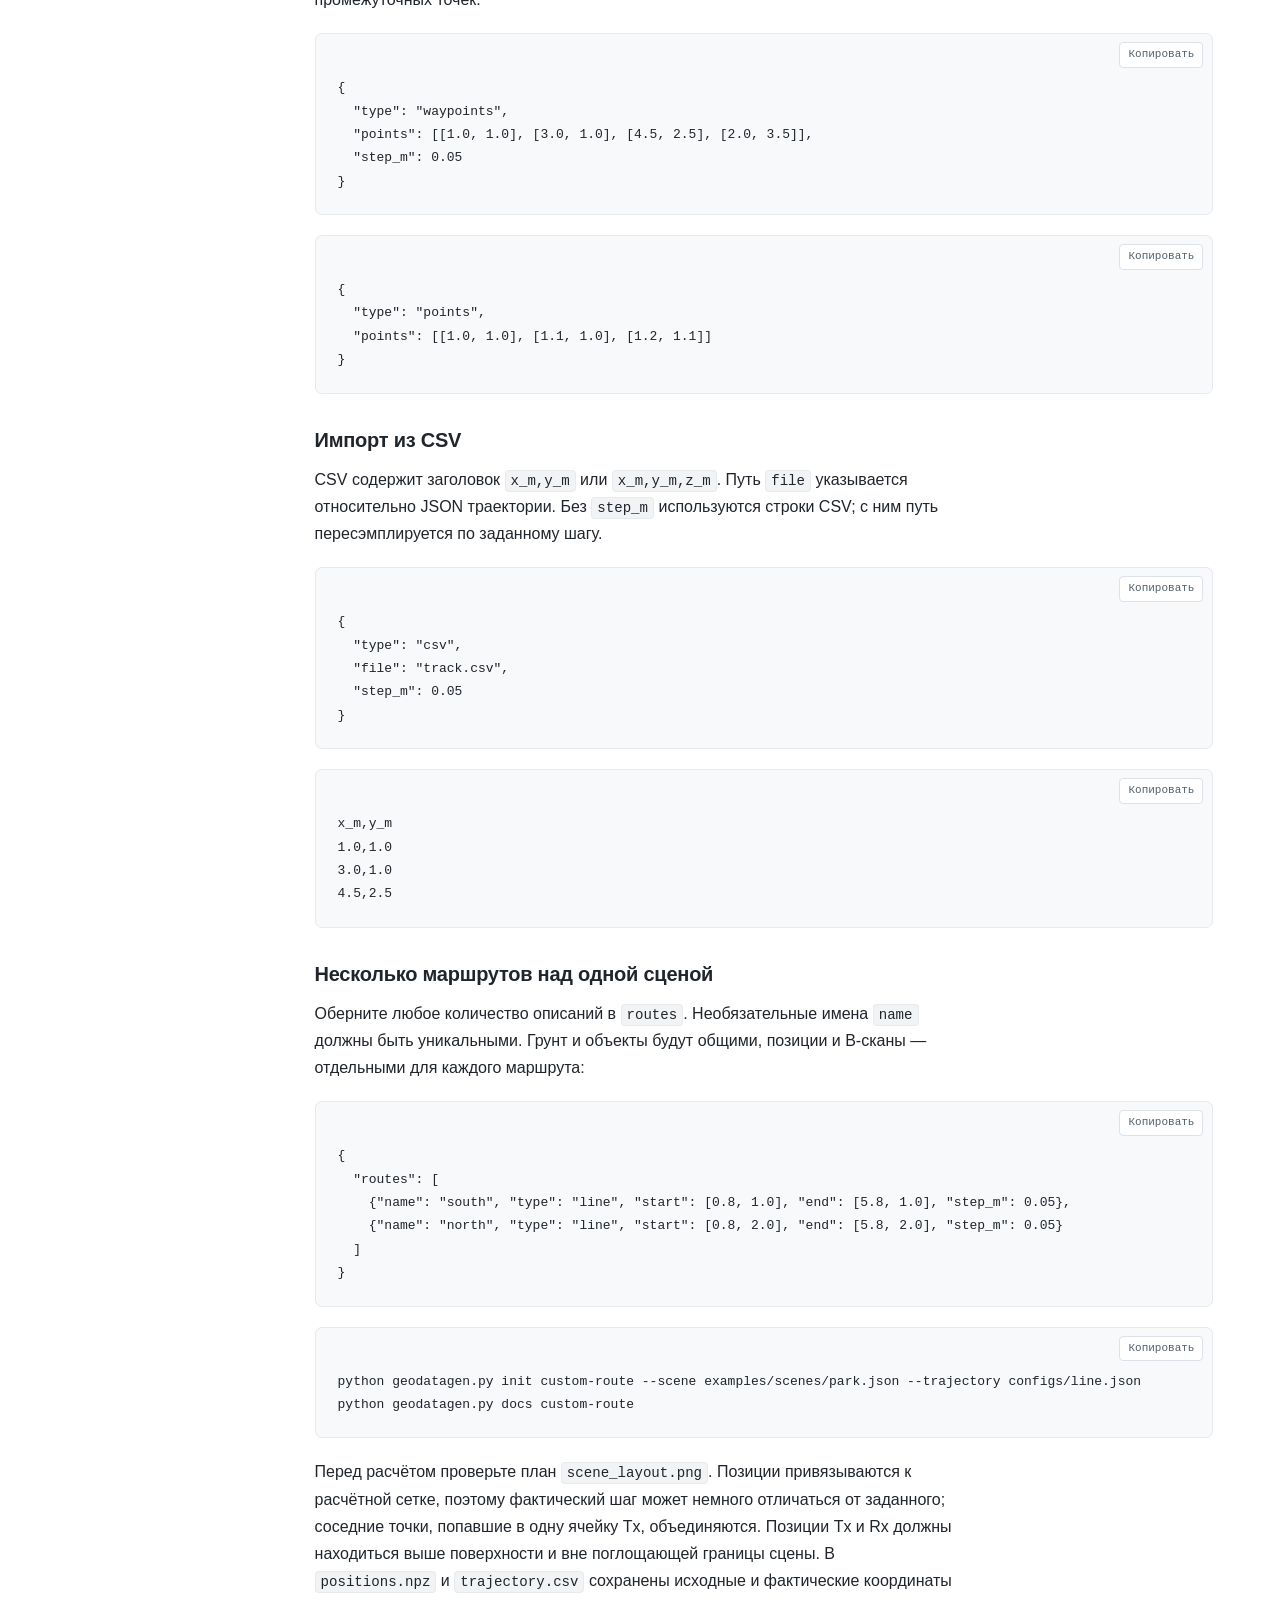
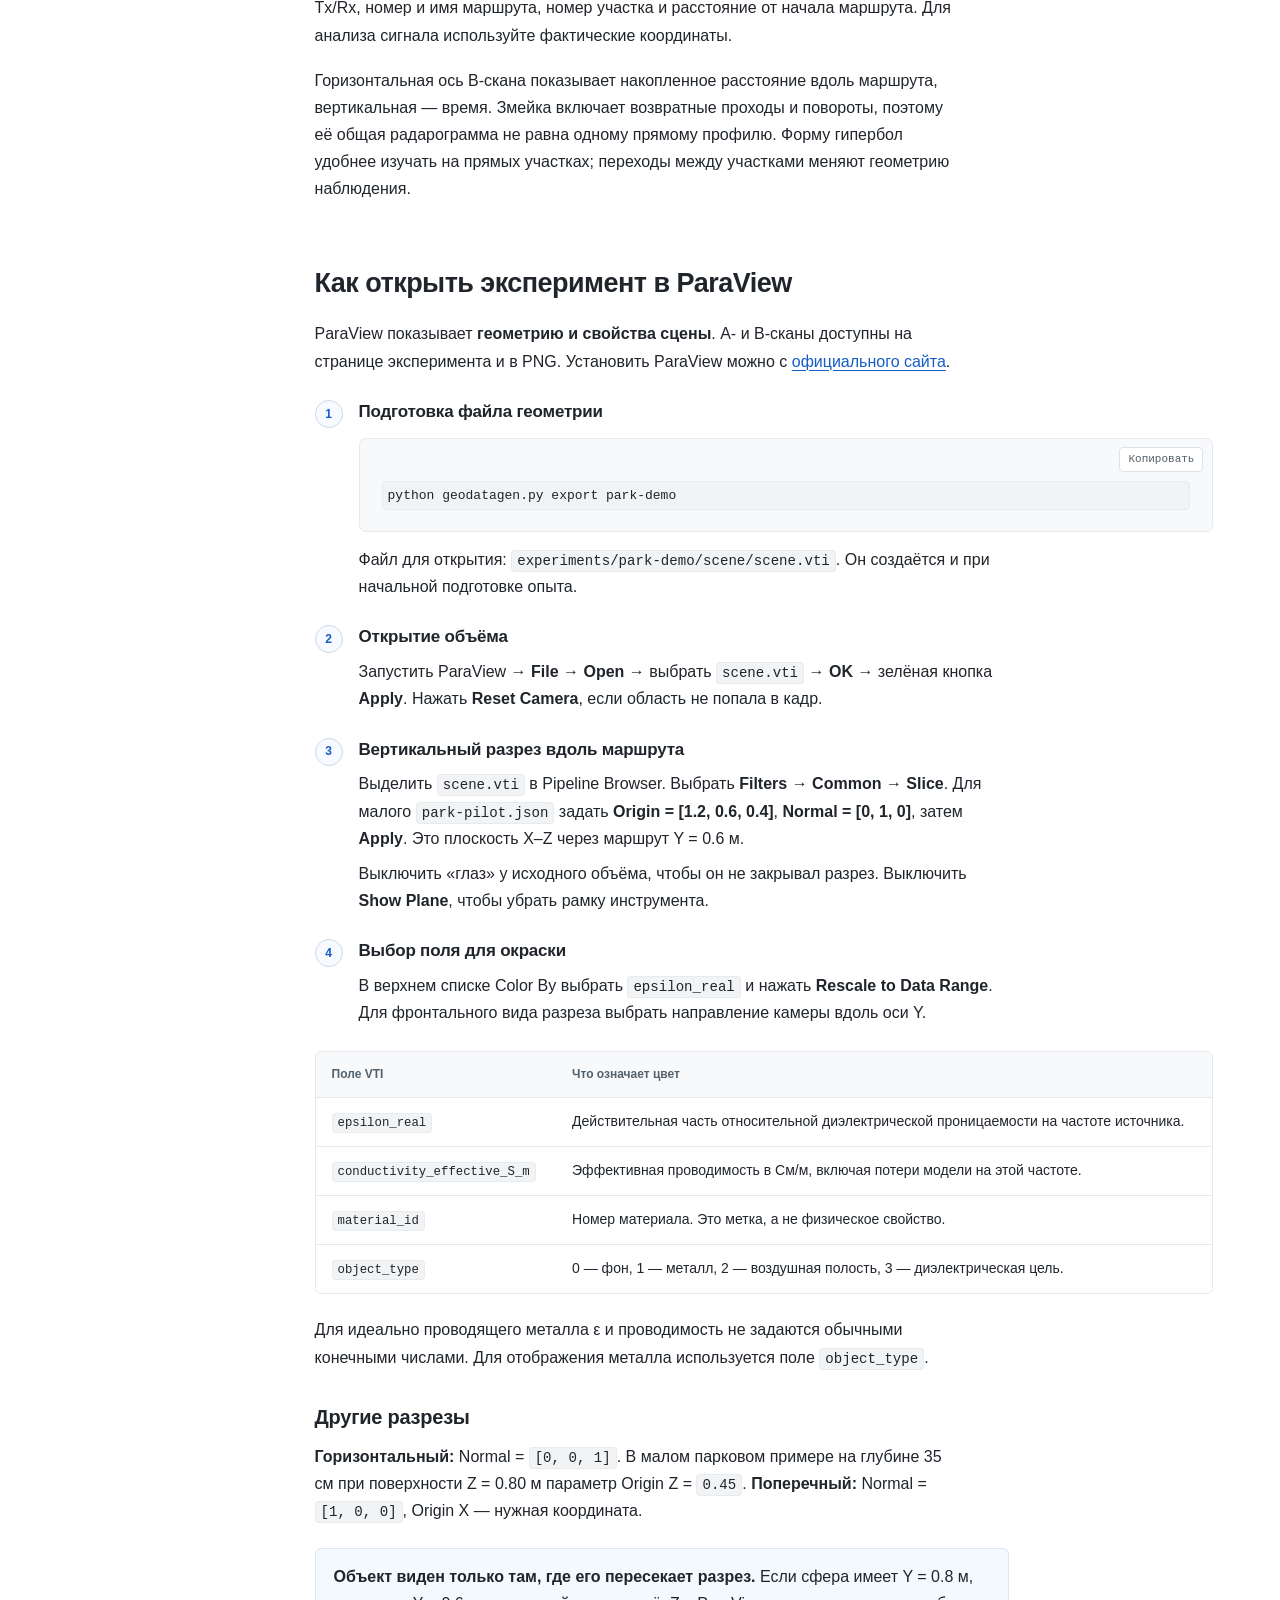
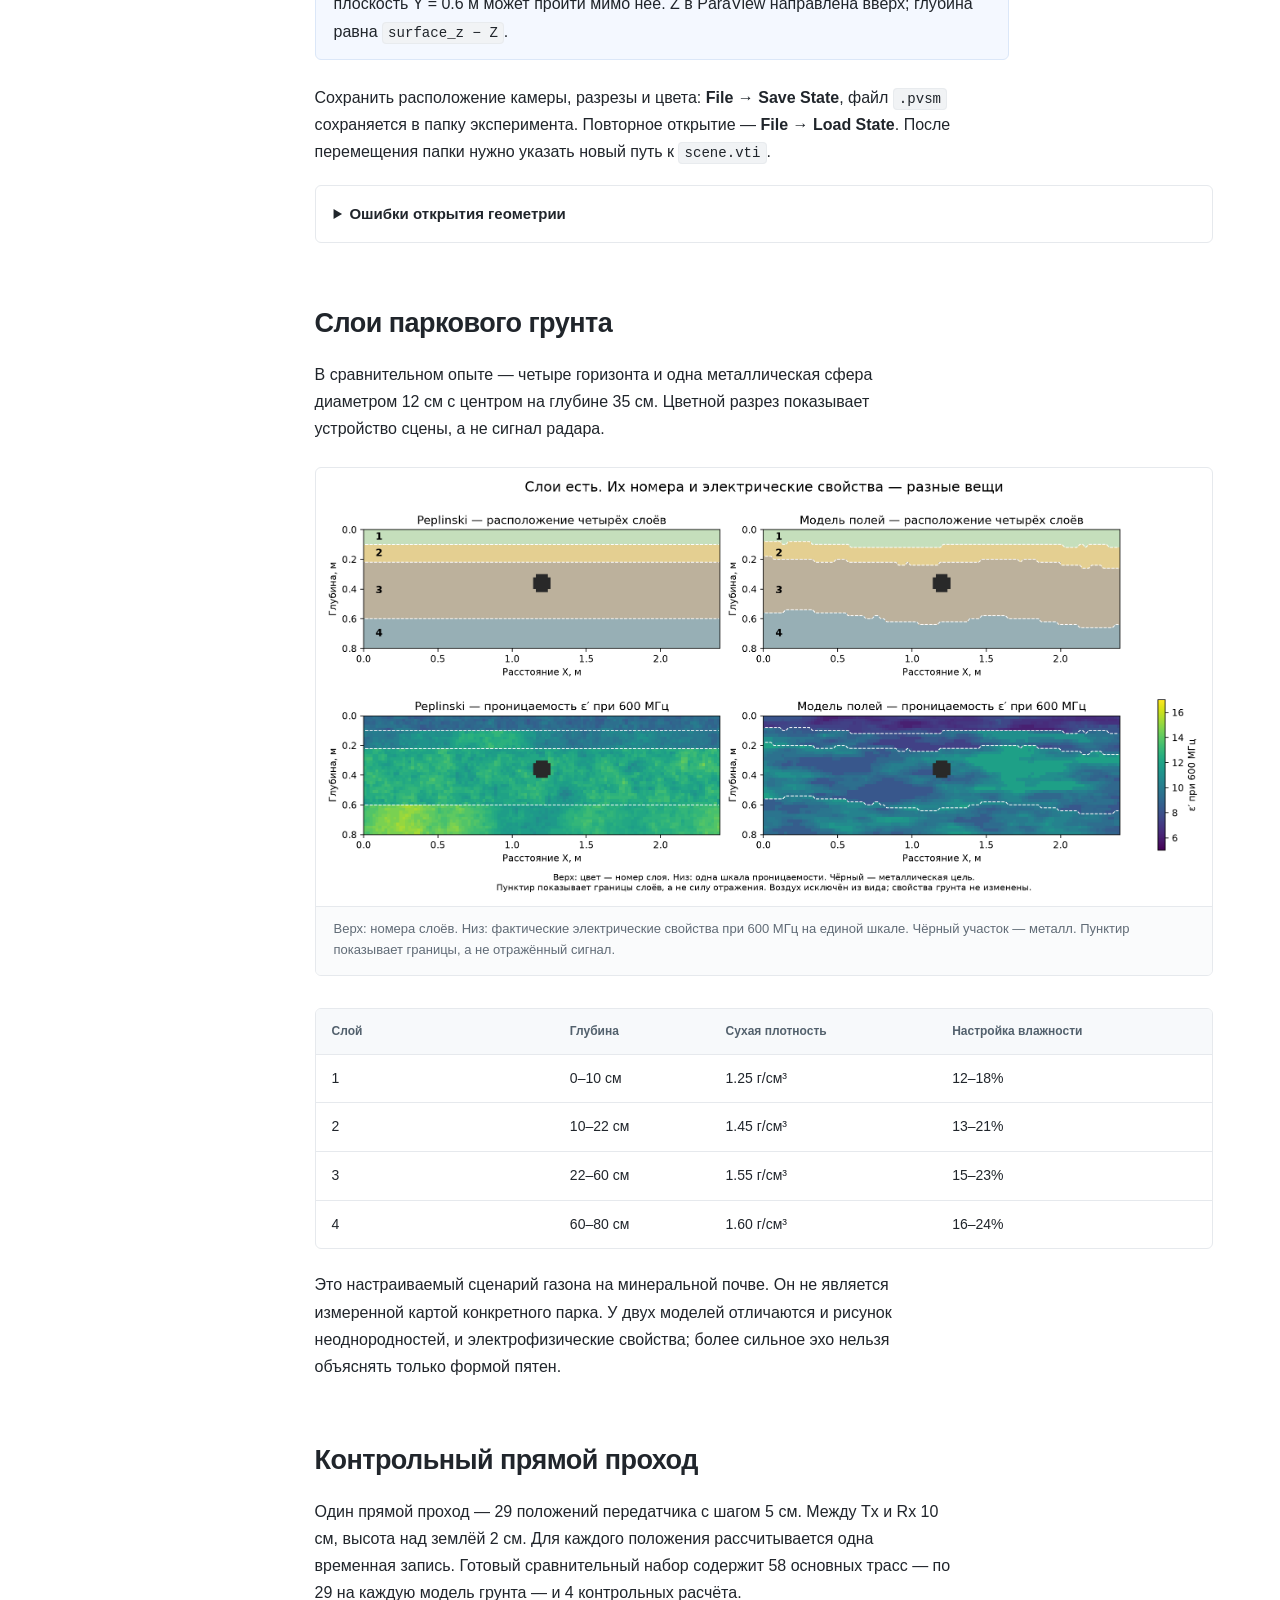
==== commit 43aad735: "Unify scene experiments and add configurable survey trajectories" ====
--- a/user_review/realism/index.html
+++ b/user_review/realism/index.html
@@ -1 +1,5 @@
-<!doctype html><html lang="ru"><head><meta charset="utf-8"><meta name="viewport" content="width=device-width,initial-scale=1"><title>GeoDataGen — документация</title><meta http-equiv="refresh" content="0; url=../index.html#soil"></head><body><p>Материалы объединены на <a href="../index.html#soil">главной странице документации</a>.</p><script>const anchors = {scans:'scans',soil:'soil',sources:'sources'};location.replace('../index.html#'+(anchors[location.hash.slice(1)]||'soil'));</script></body></html>+<!doctype html>
+<html lang="ru"><head><meta charset="utf-8"><meta name="viewport" content="width=device-width,initial-scale=1"><title>GeoDataGen — документация</title><meta http-equiv="refresh" content="0; url=../index.html#soil"></head>
+<body><p>Руководство находится на <a href="../index.html#soil">главной странице документации</a>.</p>
+<script>const anchors = {"scans": "scans", "soil": "soil", "sources": "sources", "route": "trajectory", "full": "scene", "questions": "start"}; location.replace('../index.html#' + (anchors[location.hash.slice(1)] || 'soil'));</script>
+</body></html>
